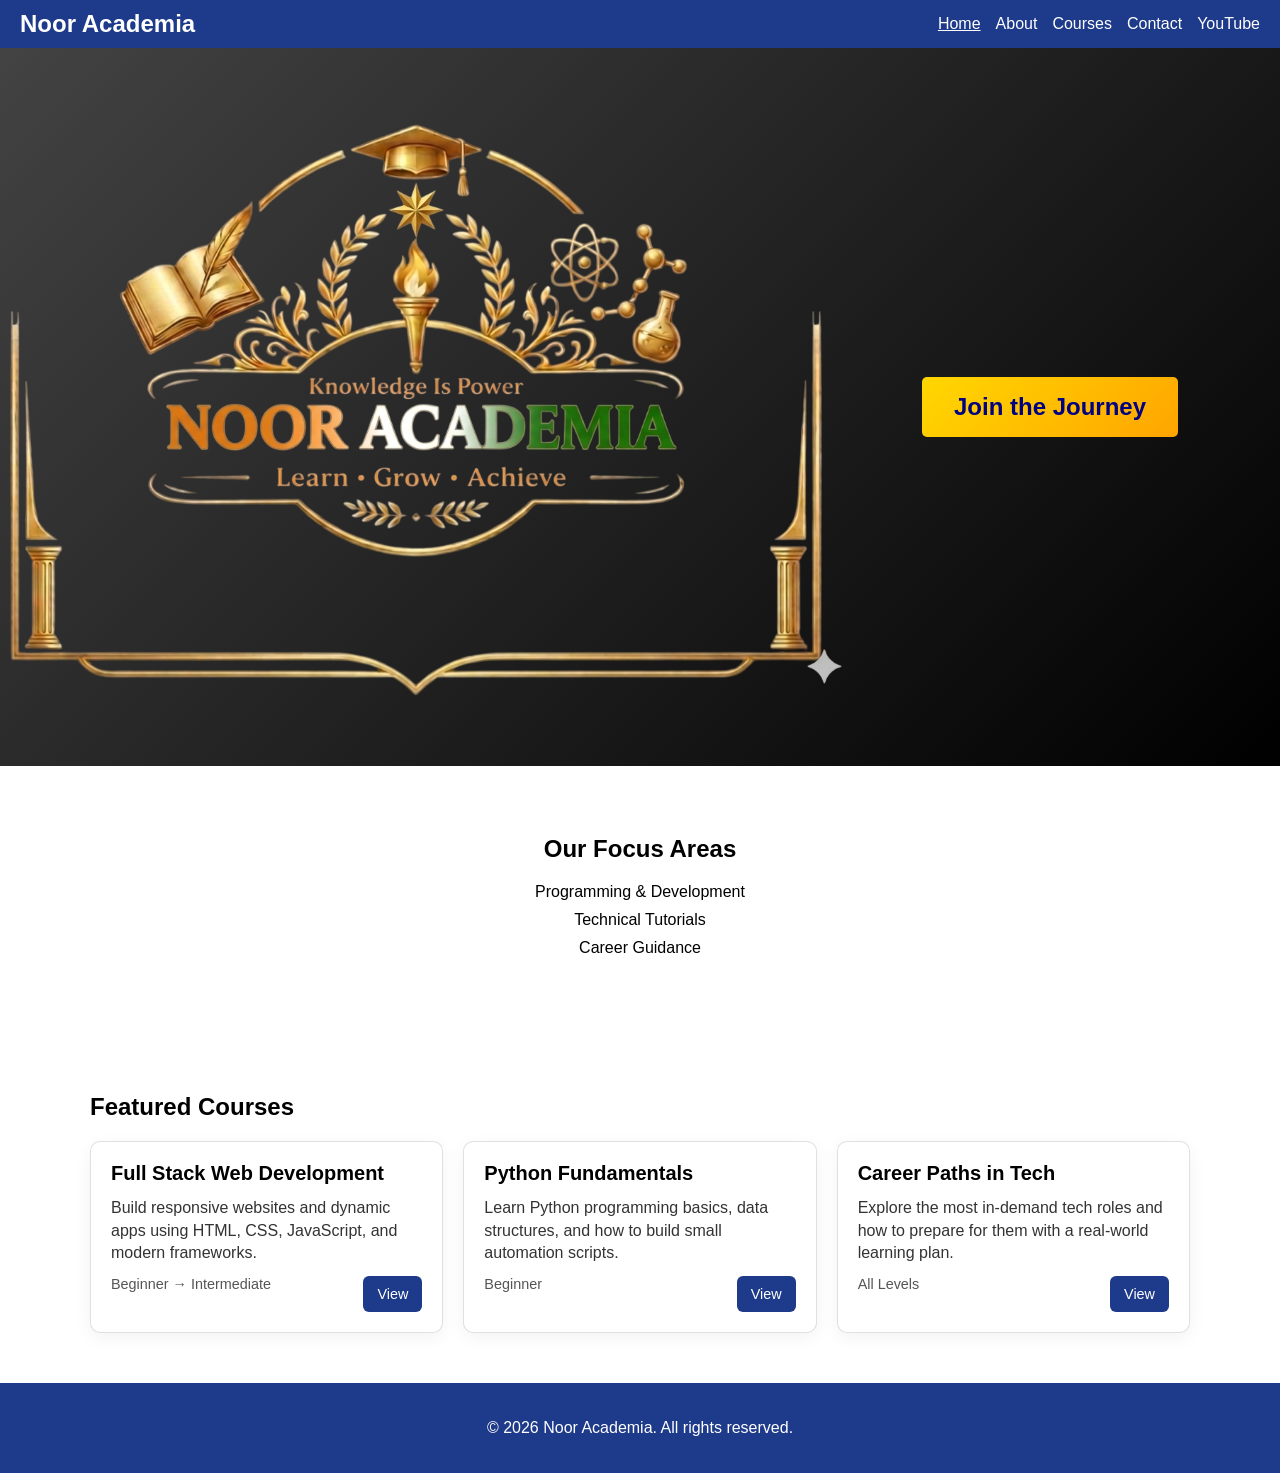
==== index.html @ ef927948 "commit" ====
<!DOCTYPE html>
<html lang="en">
<head>
    <meta charset="UTF-8">
    <meta name="viewport" content="width=device-width, initial-scale=1.0">
    <title>Noor Academia</title>
    <link rel="stylesheet" href="assets/css/style.css">
    <link rel="apple-touch-icon" sizes="180x180" href="assets/favicon/apple-touch-icon.png">
    <link rel="icon" type="image/png" sizes="32x32" href="assets/favicon/favicon-32x32.png">
    <link rel="icon" type="image/png" sizes="16x16" href="assets/favicon/favicon-16x16.png">
    <link rel="icon" type="image/png" sizes="96x96" href="assets/favicon/favicon-96x96.png">
    <link rel="manifest" href="assets/favicon/site.webmanifest">
    <meta name="referrer" content="strict-origin-when-cross-origin">
    <meta http-equiv="Content-Security-Policy" content="default-src 'self'; script-src 'self' 'unsafe-inline' https://cdn.jsdelivr.net; style-src 'self' 'unsafe-inline'; img-src 'self'; connect-src 'self' https://api.emailjs.com; frame-src 'self' https://www.youtube.com; object-src 'none'; base-uri 'self'; form-action 'self';">
</head>
<body class="home">
    <header>
        <a href="index.html" class="logo" style="font-size: 1.5rem; font-weight: bold; color: white; text-decoration: none;">Noor Academia</a>
        <button class="menu-toggle" aria-label="Toggle navigation">
            <span></span>
            <span></span>
            <span></span>
        </button>
        <nav>
            <ul>
                <li><a href="index.html">Home</a></li>
                <li><a href="about.html">About</a></li>
                <li><a href="courses.html">Courses</a></li>
                <li><a href="contact.html">Contact</a></li>
                <li><a href="youtube.html">YouTube</a></li>
            </ul>
        </nav>
    </header>

    <main>
        <section class="hero">
            <div class="hero-column">
                <img src="assets/images/logo.png" alt="Noor Academia Logo" class="hero-logo">
            </div>
            <div class="hero-column hero-content">
                <a href="youtube.html" class="btn">Join the Journey</a>
            </div>
        </section>

        <section class="features">
            <h2>Our Focus Areas</h2>
            <ul>
                <li>Programming & Development</li>
                <li>Technical Tutorials</li>
                <li>Career Guidance</li>
            </ul>
        </section>

        <section class="courses" aria-label="Featured courses">
            <h2>Featured Courses</h2>
            <div class="courses-grid" id="courseGrid"></div>
        </section>
    </main>

    <footer>
        <p>© <span id="year">2026</span> Noor Academia. All rights reserved.</p>
    </footer>

    <script src="assets/js/main.js"></script>
</body>
</html>
---- assets/css/style.css ----
body {
    font-family: Arial, sans-serif;
    margin: 0;
    padding: 0;
    transition: background-color 220ms ease;
}

body:hover {
    background-color: #f8fbff;
}

header {
    background-color: #1E3A8A;
    color: white;
    padding: 10px 20px;
    display: flex;
    justify-content: space-between;
    align-items: center;
    position: relative;
}

header .logo {
    max-height: 52px;
    width: auto;
    display: block;
}

@media (max-width: 720px) {
    header .logo {
        max-height: 42px;
    }
}

nav ul {
    list-style: none;
    display: flex;
    gap: 15px;
    margin: 0;
    padding: 0;
}

nav ul li a {
    color: white;
    text-decoration: none;
    transition: color 160ms ease, transform 160ms ease;
}

nav ul li a:hover,
nav ul li a:focus {
    color: #e2e8f0;
    transform: translateY(-1px);
}

nav ul li a.active {
    text-decoration: underline;
}

.hero {
    display: flex;
    flex-direction: row;
    align-items: center;
    justify-content: center;
    gap: 28px;
    min-height: 60vh;
    padding: 60px 20px;
    background: linear-gradient(135deg, #434343, #000000);
}

.hero-column {
    flex: 1 1 0;
    display: flex;
    flex-direction: column;
    align-items: center;
    justify-content: center;
    min-width: 0;
}

.hero-content {
    text-align: left;
    max-width: 420px;
}

.hero-content p {
    font-size: 2rem;
    font-weight: bold;
    background: linear-gradient(to right, #FF9933, #FFFFFF, #138808);
    -webkit-background-clip: text;
    background-clip: text;
    color: transparent;
    margin-bottom: 20px;
    white-space: nowrap;
}

.hero-logo {
    max-height: 1000px;
    width: 70vw;
    max-width: 1000px;
}

@media (max-width: 720px) {
    .hero-logo {
        max-height: 360px;
        width: 100vw;
        max-width: 400px;
    }

    .hero {
        padding: 40px 16px;
        justify-content: center;
    }

    .hero-column {
        flex: 1 1 100%;
        min-width: 0;
    }
}

.hero h1 {
    font-size: 48px;
    margin-bottom: 20px;
}

.hero .btn {
    background: linear-gradient(135deg, #FFD700, #FFA500);
    color: #000080;
    font-size: 1.5rem;
    font-weight: bold;
    padding: 1rem 2rem;
    text-decoration: none;
    border-radius: 5px;
    transition: transform 160ms ease, box-shadow 160ms ease;
    animation: pulse-glow 2s infinite alternate;
}

.hero .btn:hover,
.hero .btn:focus {
    background: linear-gradient(135deg, #FFC107, #FF8C00);
    transform: translateY(-1px);
    animation: none; /* Pause the pulse on hover for a brighter static glow */
    box-shadow: 0 0 20px rgba(255, 255, 255, 0.6), 0 0 30px rgba(255, 215, 0, 0.4);
}

@keyframes pulse-glow {
    from {
        box-shadow: 0 0 8px rgba(255, 255, 255, 0.4), 0 0 12px rgba(255, 215, 0, 0.3);
    }
    to {
        box-shadow: 0 0 16px rgba(255, 255, 255, 0.6), 0 0 24px rgba(255, 215, 0, 0.4);
    }
}

.features {
    padding: 50px 20px;
    text-align: center;
}

.features ul {
    list-style: none;
    padding: 0;
}

.features ul li {
    margin: 10px 0;
}

.content {
    padding: 50px 20px;
}

.courses {
    padding: 50px 20px;
    max-width: 1100px;
    margin: 0 auto;
}

.courses-grid {
    display: grid;
    grid-template-columns: repeat(auto-fit, minmax(240px, 1fr));
    gap: 20px;
    margin-top: 20px;
}

.course-card {
    border: 1px solid rgba(0, 0, 0, 0.12);
    border-radius: 10px;
    padding: 20px;
    background: white;
    box-shadow: 0 5px 18px rgba(0, 0, 0, 0.05);
    display: flex;
    flex-direction: column;
    gap: 12px;
    transition: box-shadow 150ms ease, transform 150ms ease;
}

.course-card:hover {
    transform: translateY(-4px);
    box-shadow: 0 16px 28px rgba(0, 0, 0, 0.12);
}

.course-card h3 {
    margin: 0;
    font-size: 1.25rem;
}

.course-card p {
    margin: 0;
    color: #333;
    line-height: 1.4;
}

.course-card .meta {
    display: flex;
    justify-content: space-between;
    font-size: 0.9rem;
    color: #555;
}

.course-card a {
    margin-top: auto;
    align-self: flex-start;
    background-color: #1E3A8A;
    color: white;
    padding: 10px 14px;
    border-radius: 6px;
    text-decoration: none;
}

.course-card a:hover {
    background-color: #16357f;
}

.video-container {
    max-width: 900px;
    margin: 0 auto;
    aspect-ratio: 16 / 9;
    background: #000;
    overflow: hidden;
    border-radius: 12px;
}

.video-container iframe {
    width: 100%;
    height: 100%;
}

.caption {
    max-width: 900px;
    margin: 14px auto 0;
    font-size: 0.95rem;
    color: #555;
    text-align: center;
}

footer {
    background-color: #1E3A8A;
    color: white;
    text-align: center;
    padding: 20px;
}

@media (max-width: 720px) {
    header {
        flex-wrap: wrap;
        padding: 12px;
    }

    nav ul {
        flex-wrap: wrap;
        justify-content: center;
        gap: 10px;
        padding: 10px 0;
    }

    nav ul li {
        width: auto;
        text-align: center;
    }

    nav ul li a {
        display: inline-block;
        padding: 10px 12px;
    }

    .hero {
        padding: 70px 16px;
        flex-direction: column;
        gap: 1rem; /* Reduce gap for mobile */
    }

    .hero h1 {
        font-size: 36px;
    }

    .hero .btn {
        font-size: 1.2rem;
        padding: 0.8rem 1.6rem;
    }

    .features,
    .courses,
    .content {
        padding: 30px 16px;
    }

    .course-card .meta {
        flex-direction: column;
        gap: 8px;
    }

    .caption {
        padding: 0 16px;
    }
}

/* Mobile Navigation Styles */
.menu-toggle {
    display: none;
    flex-direction: column;
    gap: 5px;
    background: transparent;
    border: none;
    cursor: pointer;
    padding: 5px;
    z-index: 1001;
}

.menu-toggle span {
    width: 25px;
    height: 3px;
    background-color: white;
    border-radius: 2px;
    transition: all 0.3s ease;
}

@media (max-width: 768px) {
    .menu-toggle {
        display: flex;
    }

    nav {
        display: none;
        position: absolute;
        top: 100%;
        left: 0;
        width: 100%;
        background-color: #1E3A8A;
        padding: 20px 0;
        z-index: 1000;
        box-shadow: 0 4px 6px rgba(0,0,0,0.1);
    }

    nav.active {
        display: block;
    }

    nav ul {
        flex-direction: column;
        align-items: center;
        gap: 20px;
    }
}
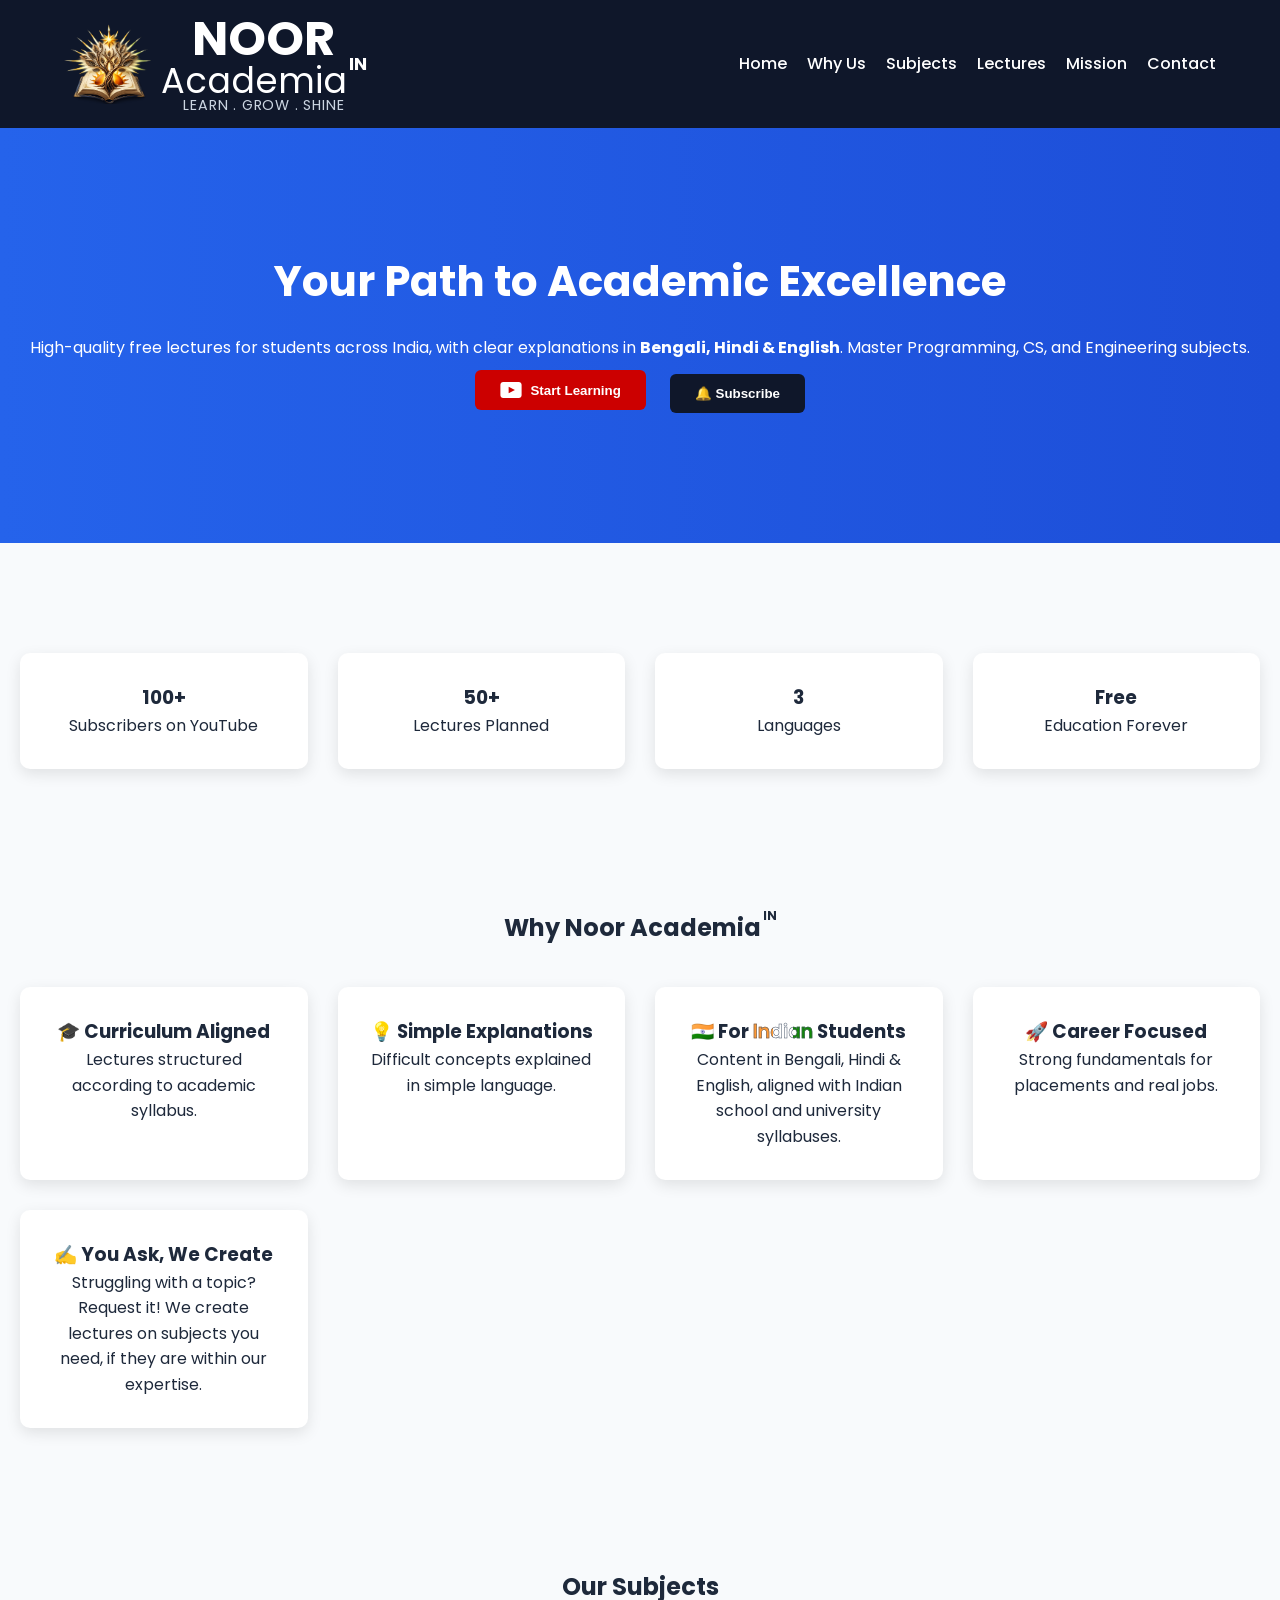
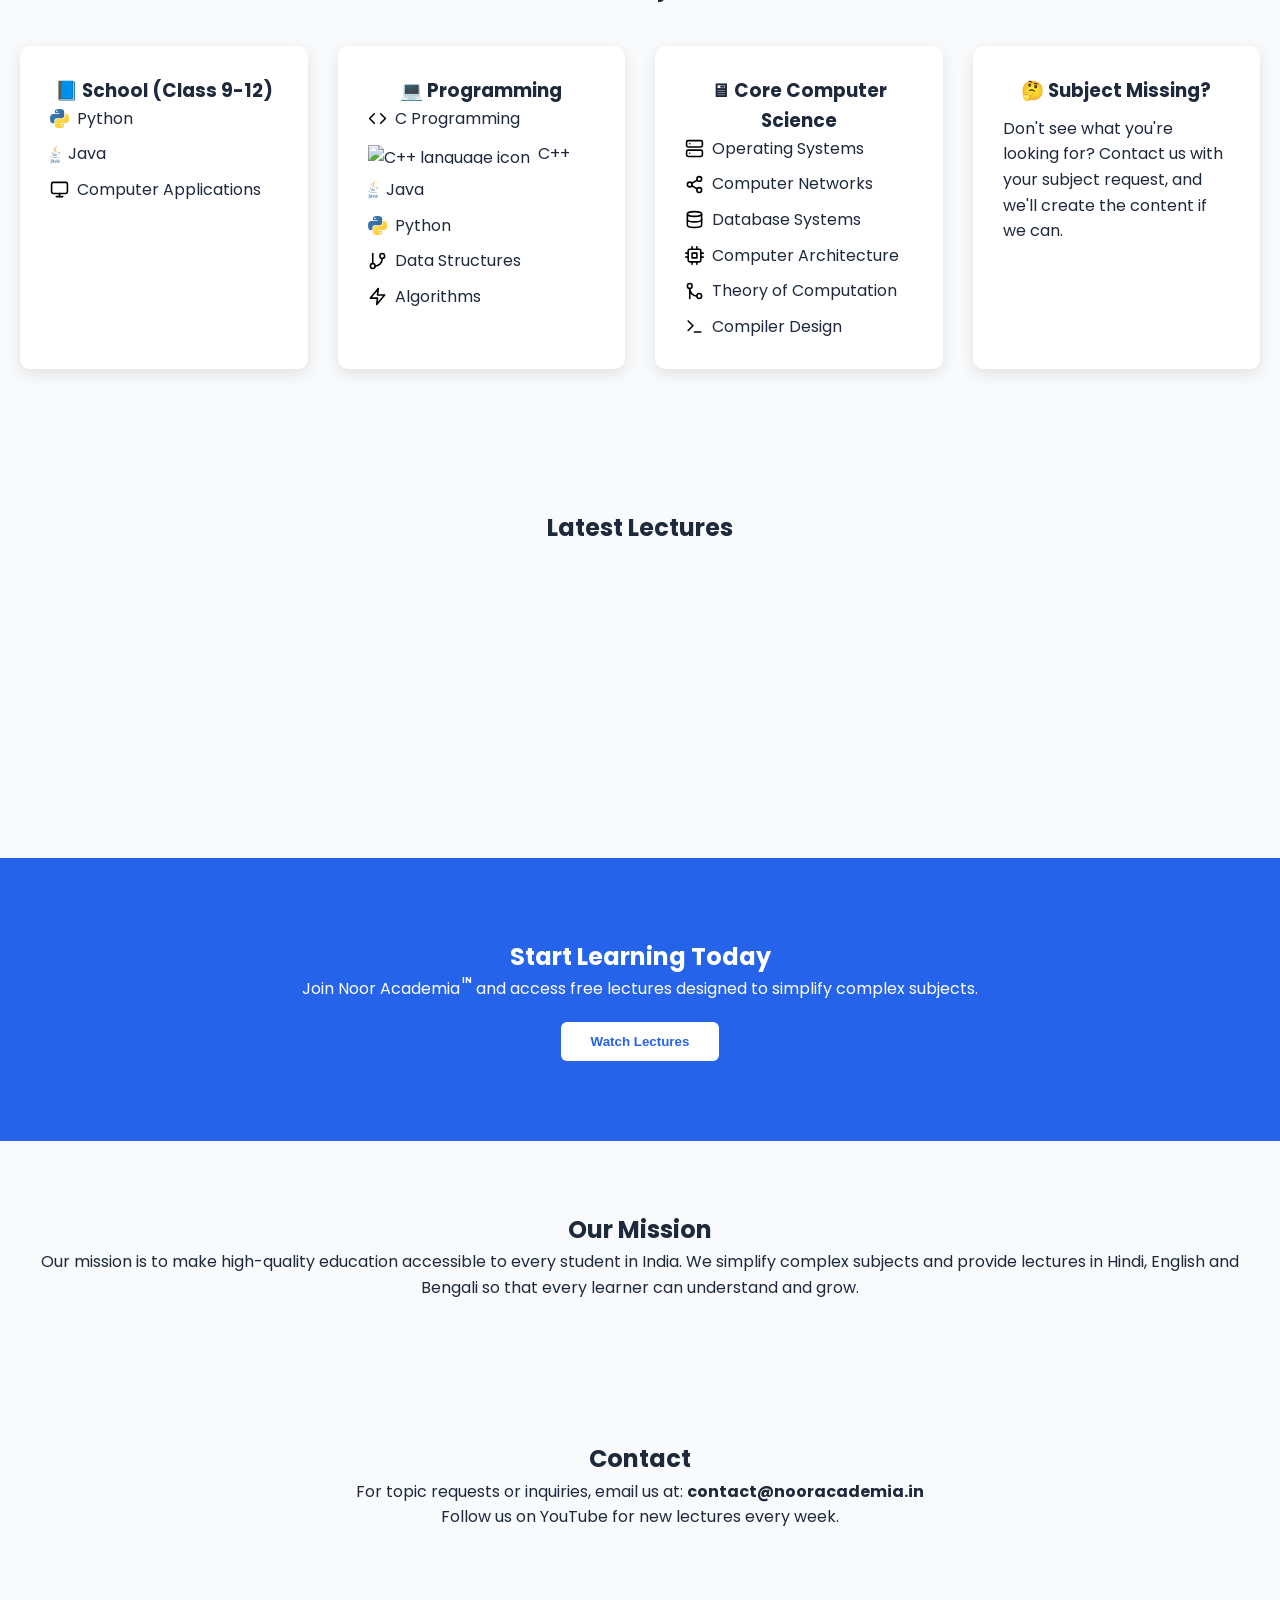
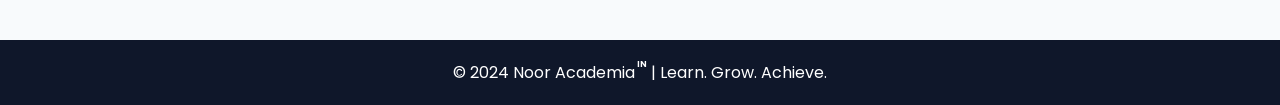
==== commit 1d19894e: "chnage of Website" ====
--- a/index.html
+++ b/index.html
@@ -1,66 +1,280 @@
 <!DOCTYPE html>
+
 <html lang="en">
+
 <head>
-    <meta charset="UTF-8">
-    <meta name="viewport" content="width=device-width, initial-scale=1.0">
-    <title>Noor Academia</title>
-    <link rel="stylesheet" href="assets/css/style.css">
-    <link rel="apple-touch-icon" sizes="180x180" href="assets/favicon/apple-touch-icon.png">
-    <link rel="icon" type="image/png" sizes="32x32" href="assets/favicon/favicon-32x32.png">
-    <link rel="icon" type="image/png" sizes="16x16" href="assets/favicon/favicon-16x16.png">
-    <link rel="icon" type="image/png" sizes="96x96" href="assets/favicon/favicon-96x96.png">
-    <link rel="manifest" href="assets/favicon/site.webmanifest">
-    <meta name="referrer" content="strict-origin-when-cross-origin">
-    <meta http-equiv="Content-Security-Policy" content="default-src 'self'; script-src 'self' 'unsafe-inline' https://cdn.jsdelivr.net; style-src 'self' 'unsafe-inline'; img-src 'self'; connect-src 'self' https://api.emailjs.com; frame-src 'self' https://www.youtube.com; object-src 'none'; base-uri 'self'; form-action 'self';">
+
+<meta charset="UTF-8">
+<meta name="viewport" content="width=device-width, initial-scale=1.0">
+
+<title>Noor Academia IN | Learn. Grow. Achieve.</title>
+
+<meta name="description" content="Free lectures for Indian students in Programming, Computer Science and Engineering. Learn in Hindi, English and Bengali.">
+
+<link rel="stylesheet" href="css/style.css">
+
+<link href="https://fonts.googleapis.com/css2?family=Poppins:wght@300;400;600;700&display=swap" rel="stylesheet">
+
 </head>
-<body class="home">
-    <header>
-        <a href="index.html" class="logo" style="font-size: 1.5rem; font-weight: bold; color: white; text-decoration: none;">Noor Academia</a>
-        <button class="menu-toggle" aria-label="Toggle navigation">
-            <span></span>
-            <span></span>
-            <span></span>
-        </button>
-        <nav>
-            <ul>
-                <li><a href="index.html">Home</a></li>
-                <li><a href="about.html">About</a></li>
-                <li><a href="courses.html">Courses</a></li>
-                <li><a href="contact.html">Contact</a></li>
-                <li><a href="youtube.html">YouTube</a></li>
-            </ul>
-        </nav>
-    </header>
-
-    <main>
-        <section class="hero">
-            <div class="hero-column">
-                <img src="assets/images/logo.png" alt="Noor Academia Logo" class="hero-logo">
-            </div>
-            <div class="hero-column hero-content">
-                <a href="youtube.html" class="btn">Join the Journey</a>
-            </div>
-        </section>
-
-        <section class="features">
-            <h2>Our Focus Areas</h2>
-            <ul>
-                <li>Programming & Development</li>
-                <li>Technical Tutorials</li>
-                <li>Career Guidance</li>
-            </ul>
-        </section>
-
-        <section class="courses" aria-label="Featured courses">
-            <h2>Featured Courses</h2>
-            <div class="courses-grid" id="courseGrid"></div>
-        </section>
-    </main>
-
-    <footer>
-        <p>© <span id="year">2026</span> Noor Academia. All rights reserved.</p>
-    </footer>
-
-    <script src="assets/js/main.js"></script>
+
+<body>
+
+<!-- HEADER -->
+
+<header>
+
+<div class="container">
+
+<h1 class="logo">
+    <img src="assets/logo/logo.png" alt="Noor Academia Logo" class="header-logo">
+    <span class="logo-text-wrapper">
+        <span class="logo-main">NOOR</span>
+        <span class="logo-sub">Academia<sup>IN</sup></span>
+        <span class="header-tagline">Learn . Grow . Shine</span>
+    </span>
+</h1>
+
+<nav>
+<ul>
+<li><a href="#">Home</a></li>
+<li><a href="#features">Why Us</a></li>
+<li><a href="#courses">Subjects</a></li>
+<li><a href="#videos">Lectures</a></li>
+<li><a href="#about">Mission</a></li>
+<li><a href="#contact">Contact</a></li>
+</ul>
+</nav>
+
+</div>
+
+</header>
+
+<!-- HERO -->
+
+<section class="hero">
+
+<div class="hero-content">
+
+<h2>Your Path to Academic Excellence</h2>
+
+<p>
+High-quality free lectures for students across India,
+with clear explanations in <strong>Bengali, Hindi & English</strong>.
+Master Programming, CS, and Engineering subjects.
+</p>
+
+<div class="hero-buttons">
+
+<button class="primary-btn" onclick="goToYouTube()">
+    <img src="assets/logo/icon/youtube-white.svg" alt="YouTube Logo" class="button-logo">
+    Start Learning
+</button>
+
+<button class="secondary-btn" onclick="subscribeChannel()">🔔 Subscribe</button>
+
+</div>
+
+</div>
+
+</section>
+
+<!-- STATS -->
+
+<section class="stats">
+
+<div class="stats-grid">
+
+<div class="stat">
+<h3 id="subscriber-count">100+</h3>
+<p>Subscribers on YouTube</p>
+</div>
+
+<div class="stat">
+<h3>50+</h3>
+<p>Lectures Planned</p>
+</div>
+
+<div class="stat">
+<h3>3</h3>
+<p>Languages</p>
+</div>
+
+<div class="stat">
+<h3>Free</h3>
+<p>Education Forever</p>
+</div>
+
+</div>
+
+</section>
+
+<!-- FEATURES -->
+
+<section id="features">
+
+<h2>Why Noor Academia<sup>IN</sup></h2>
+
+<div class="feature-grid">
+
+<div class="feature">
+<h3>🎓 Curriculum Aligned</h3>
+<p>Lectures structured according to academic syllabus.</p>
+</div>
+
+<div class="feature">
+<h3>💡 Simple Explanations</h3>
+<p>Difficult concepts explained in simple language.</p>
+</div>
+
+<div class="feature">
+<h3>🇮🇳 For <span class="tricolor-indian">Indian</span> Students</h3>
+<p>Content in Bengali, Hindi & English, aligned with Indian school and university syllabuses.</p>
+</div>
+
+<div class="feature">
+<h3>🚀 Career Focused</h3>
+<p>Strong fundamentals for placements and real jobs.</p>
+</div>
+
+<div class="feature">
+<h3>✍️ You Ask, We Create</h3>
+<p>Struggling with a topic? Request it! We create lectures on subjects you need, if they are within our expertise.</p>
+</div>
+
+</div>
+
+</section>
+
+<!-- COURSES -->
+
+<section id="courses">
+
+<h2>Our Subjects</h2>
+
+<div class="course-grid">
+
+<div class="course">
+
+<h3>📘 School (Class 9-12)</h3>
+
+<ul>
+<li><img src="assets/logo/icon/python.svg" alt="Python logo" class="subject-logo">Python</li>
+<li><img src="assets/logo/icon/java.svg" alt="Java logo" class="subject-logo">Java</li>
+<li><img src="assets/logo/icon/computer-applications.svg" alt="Computer icon" class="subject-logo">Computer Applications</li>
+</ul>
+
+</div>
+
+<div class="course">
+
+<h3>💻 Programming</h3>
+
+<ul>
+<li><img src="assets/logo/icon/c.svg" alt="C language icon" class="subject-logo">C Programming</li>
+<li><img src="assets/logo/icon/cpp.svg" alt="C++ language icon" class="subject-logo">C++</li>
+<li><img src="assets/logo/icon/java.svg" alt="Java logo" class="subject-logo">Java</li>
+<li><img src="assets/logo/icon/python.svg" alt="Python logo" class="subject-logo">Python</li>
+<li><img src="assets/logo/icon/data-structures.svg" alt="Data Structures icon" class="subject-logo">Data Structures</li>
+<li><img src="assets/logo/icon/algorithms.svg" alt="Algorithms icon" class="subject-logo">Algorithms</li>
+</ul>
+
+</div>
+
+<div class="course">
+
+<h3>🖥 Core Computer Science</h3>
+
+<ul>
+<li><img src="assets/logo/icon/os.svg" alt="Operating Systems icon" class="subject-logo">Operating Systems</li>
+<li><img src="assets/logo/icon/cn.svg" alt="Computer Networks icon" class="subject-logo">Computer Networks</li>
+<li><img src="assets/logo/icon/dbms.svg" alt="Database icon" class="subject-logo">Database Systems</li>
+<li><img src="assets/logo/icon/coa.svg" alt="Computer Architecture icon" class="subject-logo">Computer Architecture</li>
+<li><img src="assets/logo/icon/toc.svg" alt="Theory of Computation icon" class="subject-logo">Theory of Computation</li>
+<li><img src="assets/logo/icon/compiler.svg" alt="Compiler Design icon" class="subject-logo">Compiler Design</li>
+</ul>
+
+</div>
+
+<div class="course">
+
+<h3>🤔 Subject Missing?</h3>
+
+<p class="request-text">Don't see what you're looking for? Contact us with your subject request, and we'll create the content if we can.</p>
+
+</div>
+
+</div>
+
+</section>
+
+<!-- YOUTUBE VIDEOS -->
+
+<section id="videos">
+
+<h2>Latest Lectures</h2>
+
+<div class="video-grid">
+
+<iframe src="https://www.youtube.com/embed/YOUR_VIDEO_ID_1" title="Latest Lecture 1" frameborder="0" allow="accelerometer; autoplay; clipboard-write; encrypted-media; gyroscope; picture-in-picture; web-share" allowfullscreen></iframe>
+
+<iframe src="https://www.youtube.com/embed/YOUR_VIDEO_ID_2" title="Latest Lecture 2" frameborder="0" allow="accelerometer; autoplay; clipboard-write; encrypted-media; gyroscope; picture-in-picture; web-share" allowfullscreen></iframe>
+
+<iframe src="https://www.youtube.com/embed/YOUR_VIDEO_ID_3" title="Latest Lecture 3" frameborder="0" allow="accelerometer; autoplay; clipboard-write; encrypted-media; gyroscope; picture-in-picture; web-share" allowfullscreen></iframe>
+
+</div>
+
+</section>
+
+<!-- CTA -->
+
+<section class="cta">
+
+<h2>Start Learning Today</h2>
+
+<p>
+Join Noor Academia<sup>IN</sup> and access free lectures designed to simplify complex subjects.
+</p>
+
+<button onclick="goToYouTube()">Watch Lectures</button>
+
+</section>
+
+<!-- ABOUT -->
+
+<section id="about">
+
+<h2>Our Mission</h2>
+
+<p>
+Our mission is to make high-quality education accessible to every student in India.
+We simplify complex subjects and provide lectures in Hindi, English and Bengali
+so that every learner can understand and grow.
+</p>
+
+</section>
+
+<!-- CONTACT -->
+
+<section id="contact">
+
+<h2>Contact</h2>
+
+<p>For topic requests or inquiries, email us at: <strong>contact@nooracademia.in</strong></p>
+
+<p>Follow us on YouTube for new lectures every week.</p>
+
+</section>
+
+<!-- FOOTER -->
+
+<footer>
+
+<p>© 2024 Noor Academia<sup>IN</sup> | Learn. Grow. Achieve.</p>
+
+</footer>
+
+<script src="js/script.js"></script>
+
 </body>
+
 </html>
--- a/css/style.css
+++ b/css/style.css
@@ -0,0 +1,246 @@
+*{
+margin:0;
+padding:0;
+box-sizing:border-box;
+}
+
+body{
+font-family:'Poppins',sans-serif;
+background:#f8fafc;
+color:#1e293b;
+line-height:1.6;
+}
+
+header{
+background:#0f172a;
+color:white;
+padding:15px 0;
+position:sticky;
+top:0;
+}
+
+.container{
+width:90%;
+margin:auto;
+display:flex;
+justify-content:space-between;
+align-items:center;
+}
+
+nav ul{
+display:flex;
+list-style:none;
+}
+
+nav ul li{
+margin-left:20px;
+}
+
+nav ul li a{
+color:white;
+text-decoration:none;
+font-weight:500;
+}
+
+.hero{
+background:linear-gradient(to right,#2563eb,#1d4ed8);
+color:white;
+text-align:center;
+padding:120px 20px;
+}
+
+.hero h2{
+font-size:42px;
+margin-bottom:20px;
+}
+
+.hero-buttons button{
+margin:10px;
+padding:12px 25px;
+border:none;
+border-radius:6px;
+font-weight:600;
+cursor:pointer;
+transition: background-color 0.3s ease;
+display: inline-flex;
+align-items: center;
+justify-content: center;
+gap: 8px;
+}
+
+.primary-btn {
+background-color: #CC0000;
+color: white;
+}
+
+.primary-btn:hover {
+background-color: #A30000;
+}
+
+.secondary-btn{
+background:#0f172a;
+color:white;
+}
+
+.secondary-btn:hover {
+background-color: #1e293b;
+}
+
+.button-logo {
+    height: 1.2em;
+    width: auto;
+}
+
+section{
+padding:70px 20px;
+text-align:center;
+}
+
+.stats-grid{
+display:grid;
+grid-template-columns:repeat(auto-fit,minmax(200px,1fr));
+gap:30px;
+margin-top:40px;
+}
+
+.stat{
+background:white;
+padding:30px;
+border-radius:10px;
+box-shadow:0 5px 15px rgba(0,0,0,0.1);
+}
+
+.feature-grid{
+display:grid;
+grid-template-columns:repeat(auto-fit,minmax(250px,1fr));
+gap:30px;
+margin-top:40px;
+}
+
+.feature{
+background:white;
+padding:30px;
+border-radius:10px;
+box-shadow:0 5px 15px rgba(0,0,0,0.1);
+}
+
+.course-grid{
+display:grid;
+grid-template-columns:repeat(auto-fit,minmax(250px,1fr));
+gap:30px;
+margin-top:40px;
+}
+
+.course{
+background:white;
+padding:30px;
+border-radius:10px;
+box-shadow:0 5px 15px rgba(0,0,0,0.1);
+}
+
+.course ul {
+list-style: none;
+padding-left: 0;
+}
+
+.video-grid{
+display:grid;
+grid-template-columns:repeat(auto-fit,minmax(300px,1fr));
+gap:30px;
+margin-top:40px;
+}
+
+.video-grid iframe{
+width:100%;
+height:200px;
+border:none;
+}
+
+.cta{
+background:#2563eb;
+color:white;
+padding:80px 20px;
+}
+
+.cta button{
+margin-top:20px;
+padding:12px 30px;
+border:none;
+background:white;
+color:#2563eb;
+font-weight:600;
+border-radius:6px;
+cursor:pointer;
+}
+
+footer{
+background:#0f172a;
+color:white;
+text-align:center;
+padding:20px;
+margin-top:40px;
+}
+
+.subject-logo {
+    height: 1.2em;
+    width: auto;
+    margin-right: 0.5em;
+}
+.course ul li {
+    display: flex;
+    align-items: center;
+    margin-bottom: 10px;
+}
+.course ul li:last-child {
+    margin-bottom: 0;
+}
+.course .request-text {
+    text-align: left;
+    margin-top: 10px;
+}
+.logo {
+    display: flex;
+    align-items: center;
+    gap: 10px;
+}
+.header-logo {
+    height: 80px;
+    width: auto;
+}
+.logo-text-wrapper {
+    display: flex;
+    flex-direction: column;
+    align-items: center;
+    line-height: 1;
+}
+.logo-main {
+    font-size: 1.5em;
+    font-weight: 700;
+}
+.logo-sub {
+    font-size: 1.1em;
+    font-weight: 400;
+}
+.header-tagline {
+    font-size: 0.45em;
+    font-weight: 400;
+    letter-spacing: 0.8px;
+    color: #cbd5e1;
+    text-transform: uppercase;
+}
+.tricolor-indian {
+    font-weight: 600;
+    background: linear-gradient(90deg, #FF9933 33.3%, #FFFFFF 33.3%, #FFFFFF 66.6%, #138808 66.6%);
+    -webkit-background-clip: text;
+    background-clip: text;
+    color: transparent;
+    -webkit-text-stroke-width: 0.5px;
+    -webkit-text-stroke-color: #475569;
+}
+sup {
+    font-size: 0.5em;
+    font-weight: 700;
+    position: relative;
+    top: -0.6em;
+    margin-left: 2px;
+}
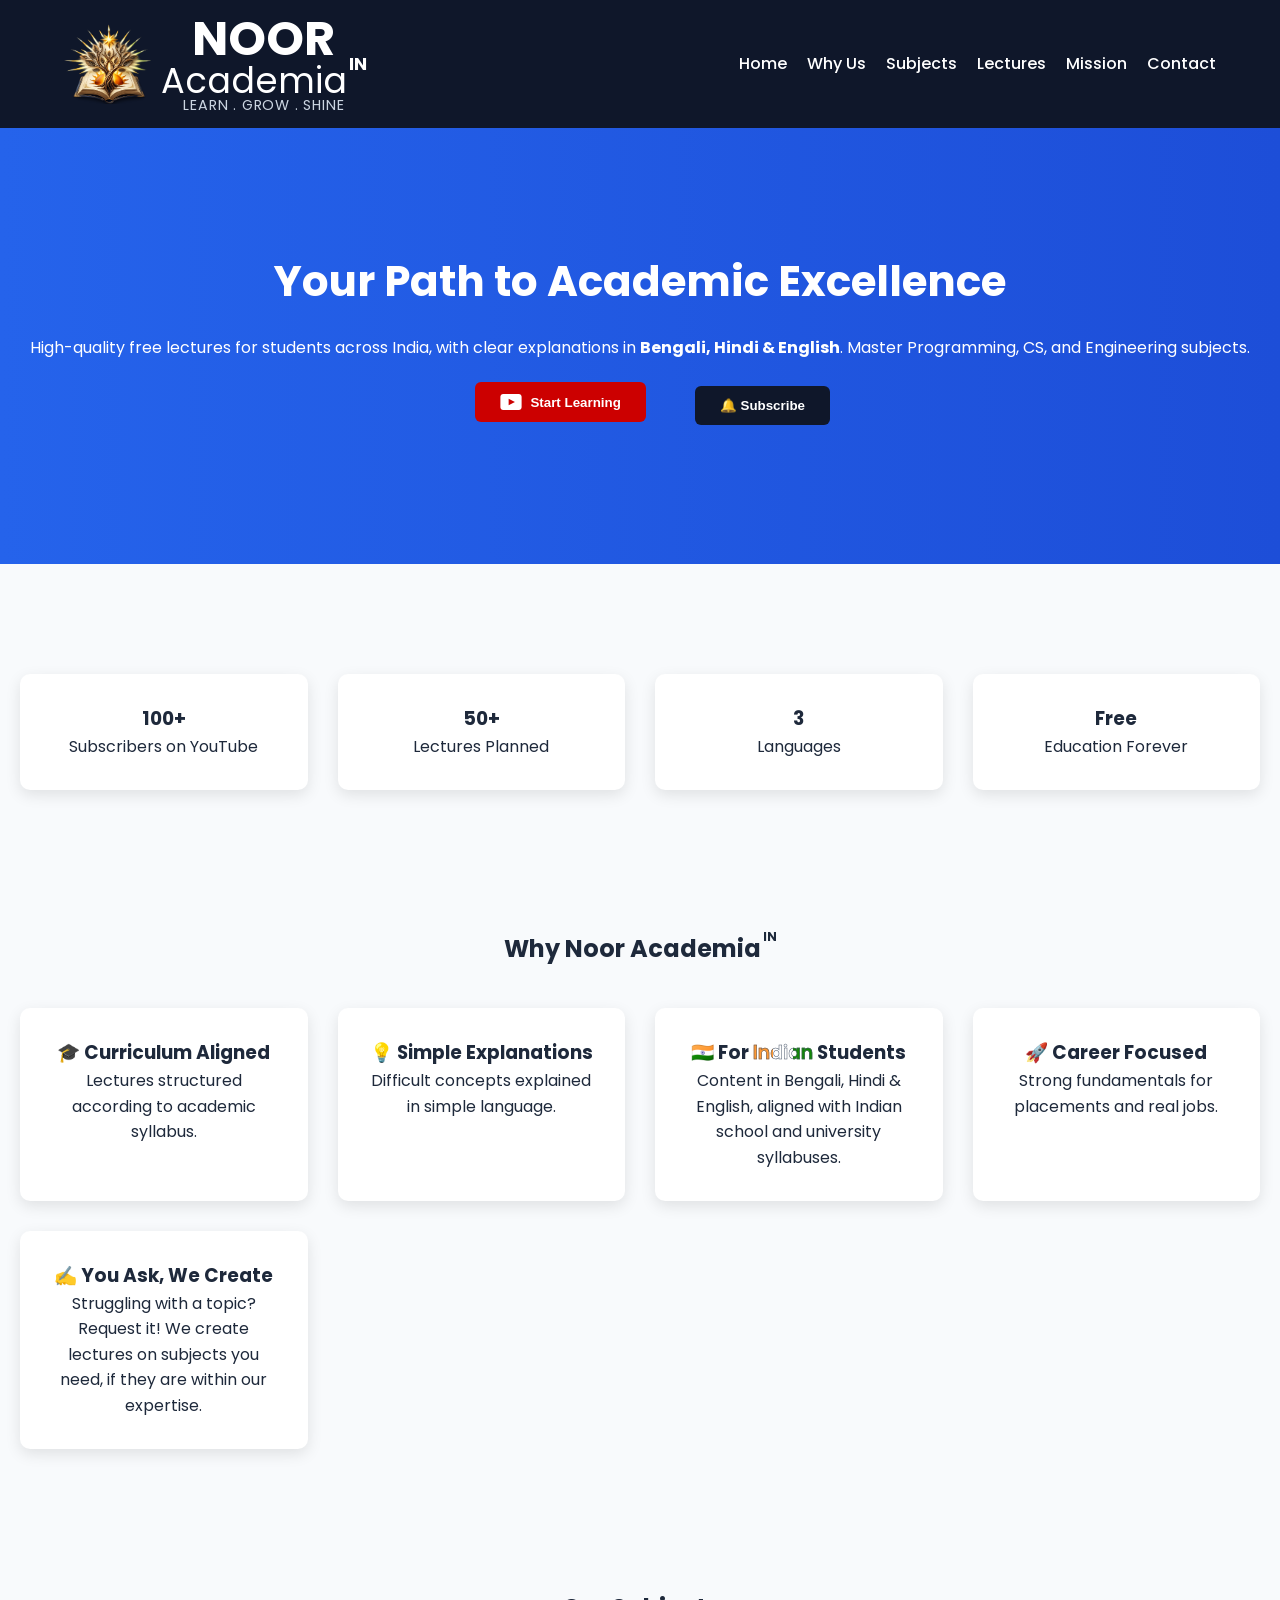
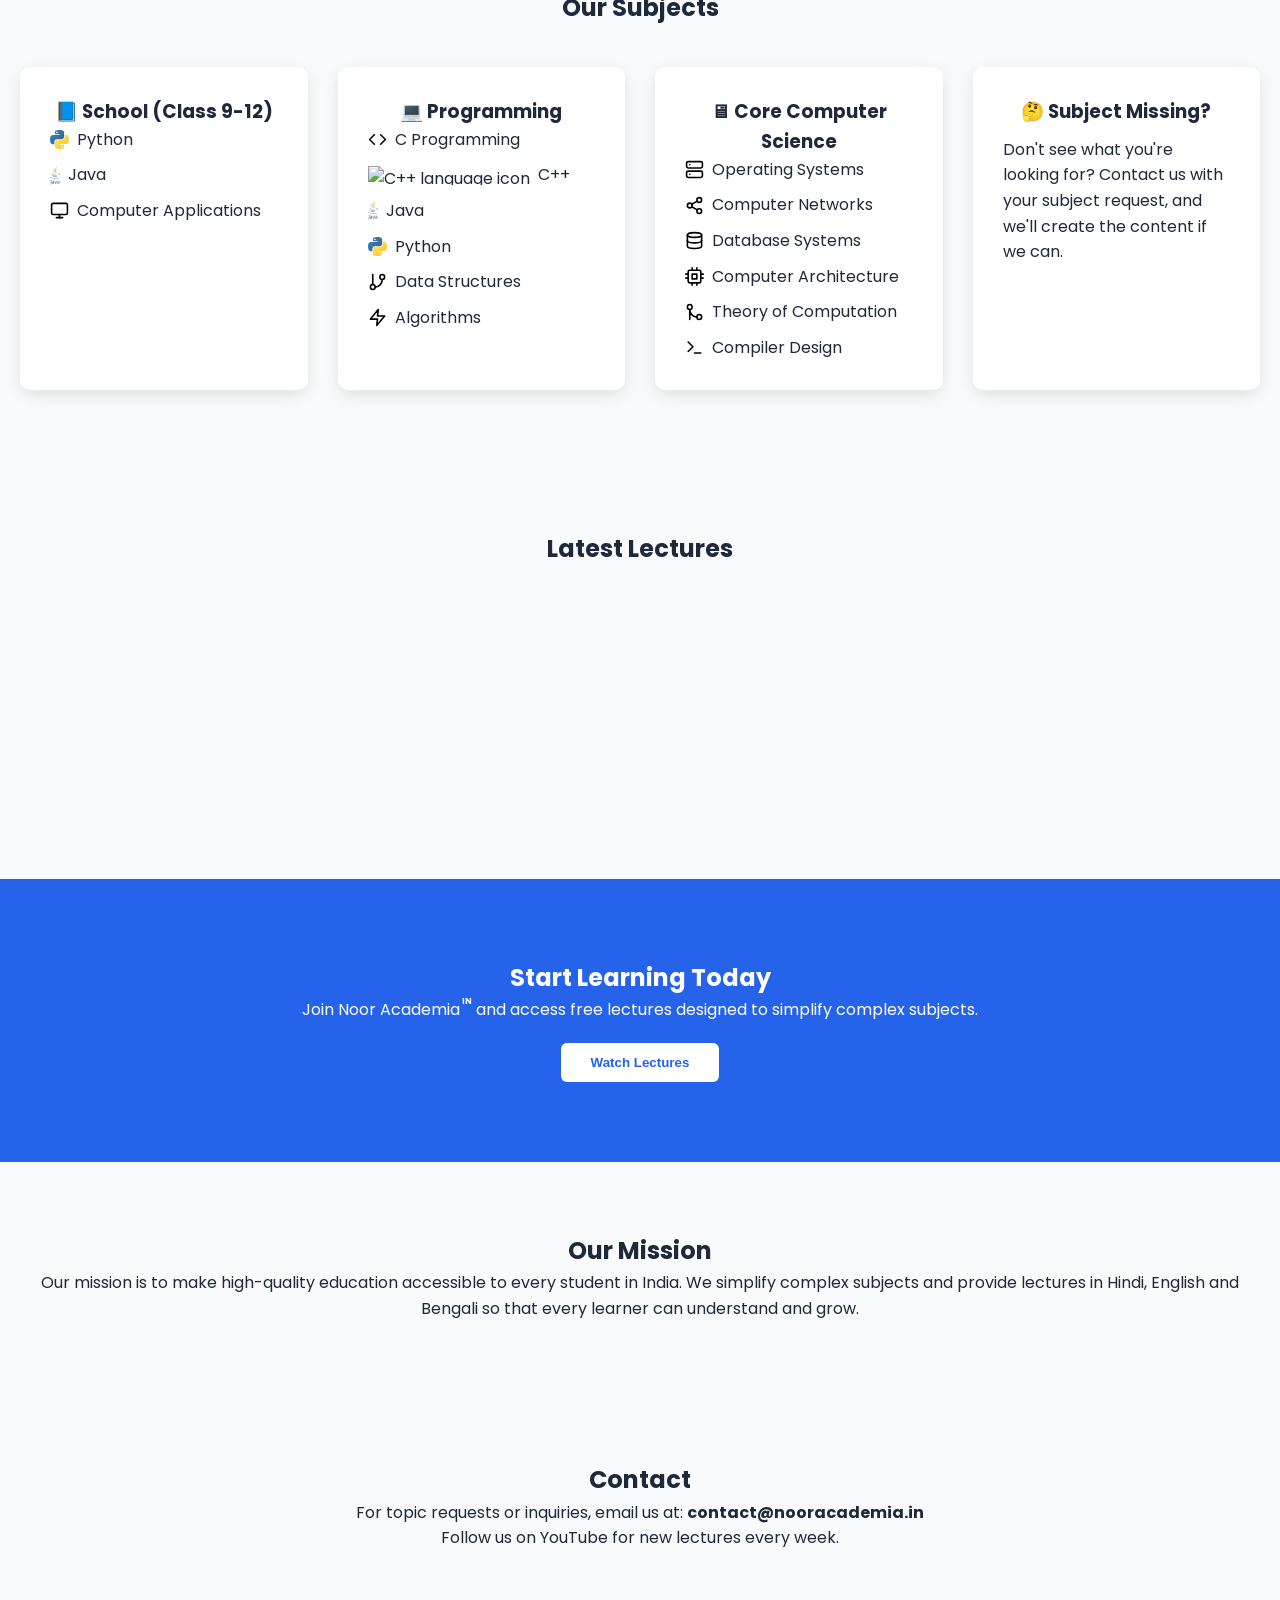
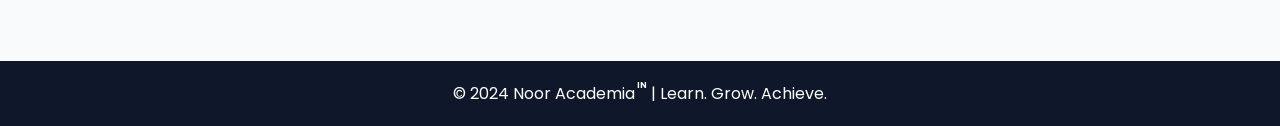
==== commit 0b330dd5: "changes" ====
--- a/index.html
+++ b/index.html
@@ -65,9 +65,16 @@
 
 <div class="hero-buttons">
 
-<button class="primary-btn" onclick="goToYouTube()">
-    <img src="assets/logo/icon/youtube-white.svg" alt="YouTube Logo" class="button-logo">
-    Start Learning
+<button class="flip-btn" onclick="goToYouTube()">
+    <span class="flip-inner">
+        <span class="flip-front">
+            <img src="assets/logo/icon/youtube-white.svg" alt="YouTube Logo" class="button-logo">
+            Start Learning
+        </span>
+        <span class="flip-back">
+            Learn Grow Shine
+        </span>
+    </span>
 </button>
 
 <button class="secondary-btn" onclick="subscribeChannel()">🔔 Subscribe</button>
--- a/css/style.css
+++ b/css/style.css
@@ -65,16 +65,8 @@
 display: inline-flex;
 align-items: center;
 justify-content: center;
-gap: 8px;
-}
-
-.primary-btn {
-background-color: #CC0000;
-color: white;
-}
-
-.primary-btn:hover {
-background-color: #A30000;
+position: relative;
+overflow: hidden;
 }
 
 .secondary-btn{
@@ -89,6 +81,57 @@
 .button-logo {
     height: 1.2em;
     width: auto;
+}
+
+/* --- 3D Flip Button Styles --- */
+.flip-btn {
+    /* Base styles from .hero-buttons button are inherited */
+    background-color: transparent; /* The button itself is a transparent container */
+    padding: 0; /* Padding is now on the faces */
+    perspective: 1000px; /* Enables the 3D space for the flip effect */
+    border: none;
+    /* Overrides for 3D effect */
+    overflow: visible; /* Prevents clipping the 3D rotation */
+    display: inline-block; /* To contain the relatively positioned inner element */
+}
+
+.flip-inner {
+    position: relative;
+    transition: transform 0.6s;
+    transform-style: preserve-3d;
+}
+
+.flip-btn:hover .flip-inner {
+    transform: rotateY(180deg);
+}
+
+.flip-front,
+.flip-back {
+    -webkit-backface-visibility: hidden; /* Prevents flickering in Safari */
+    backface-visibility: hidden;
+    display: flex;
+    align-items: center;
+    justify-content: center;
+    border-radius: 6px; /* Match the original button style */
+    color: white;
+    padding: 12px 25px; /* Use original padding to define size */
+}
+
+.flip-front {
+    background-color: #CC0000;
+    gap: 8px; /* Space for the icon */
+}
+
+.flip-back {
+    position: absolute;
+    top: 0;
+    left: 0;
+    width: 100%;
+    height: 100%;
+    background-color: #A30000; /* Use a slightly different color for the back */
+    transform: rotateY(180deg);
+    font-size: 0.9em;
+    letter-spacing: 1px;
 }
 
 section{
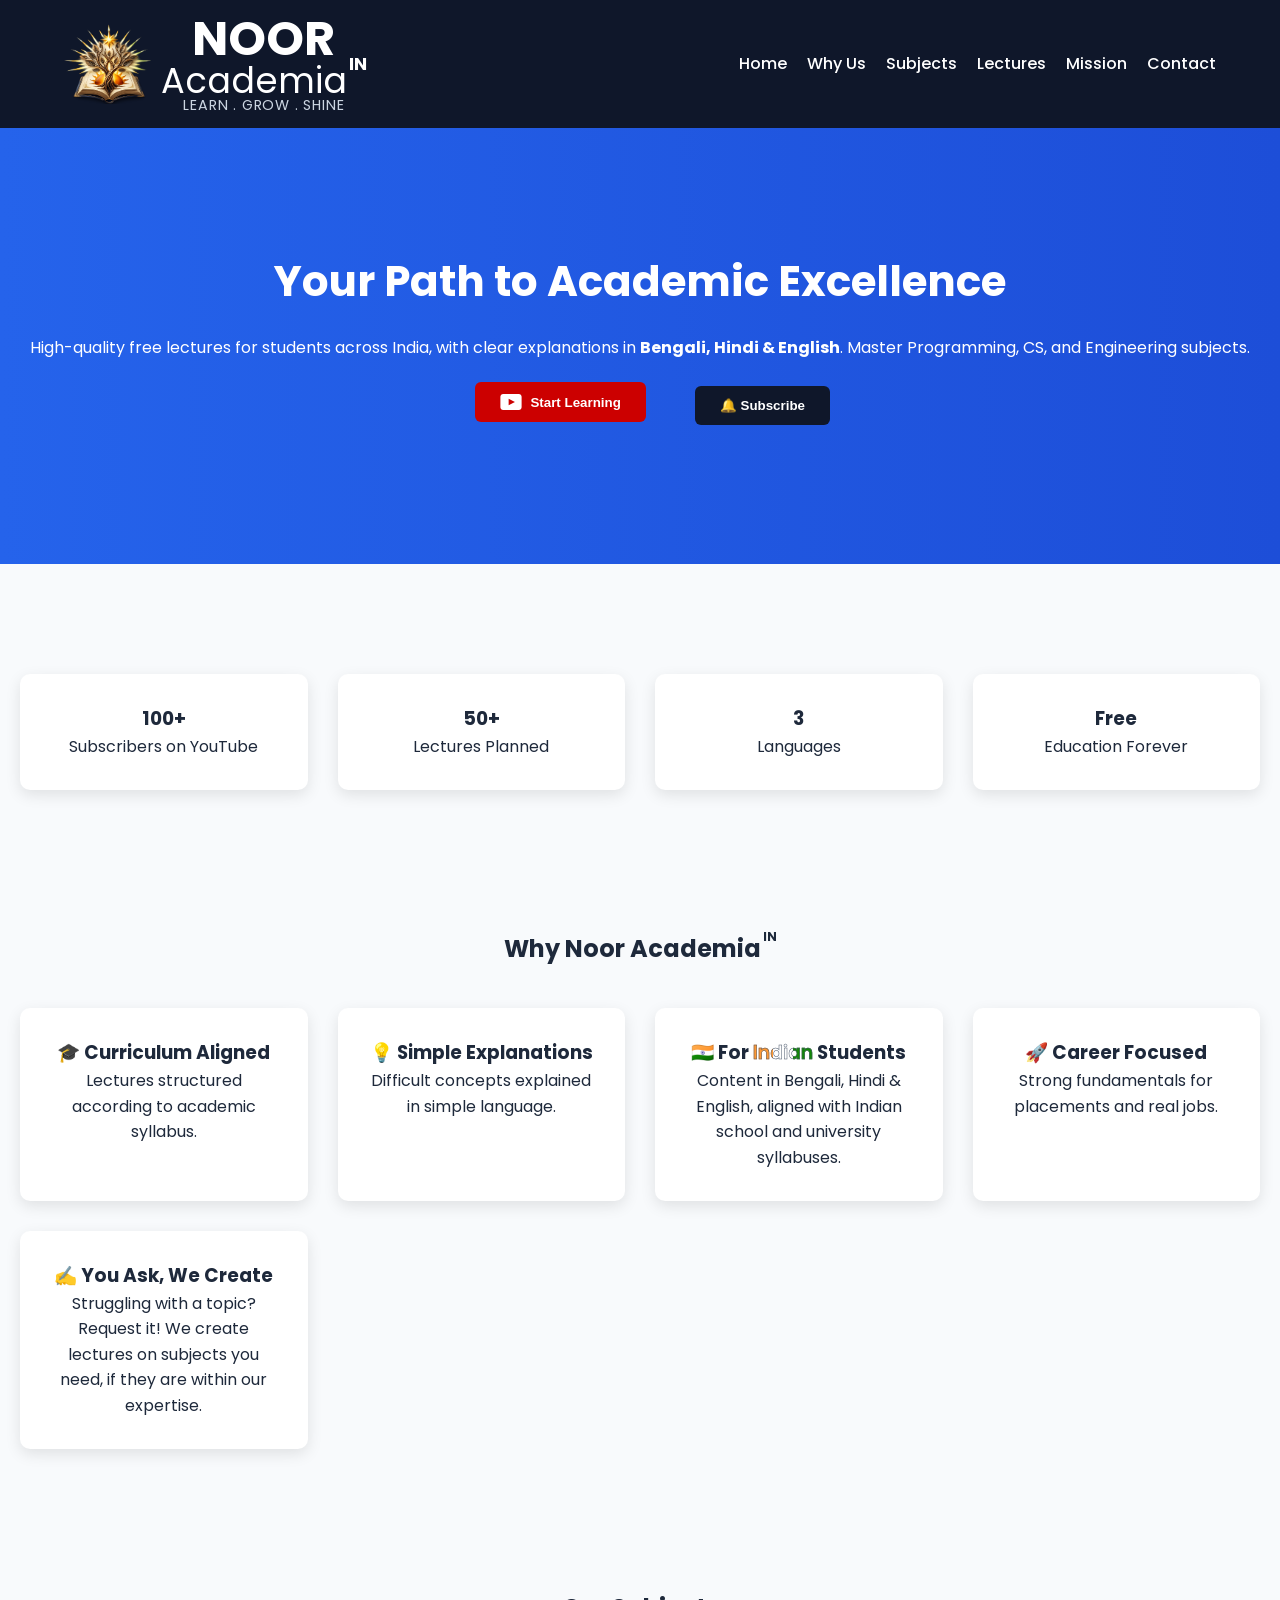
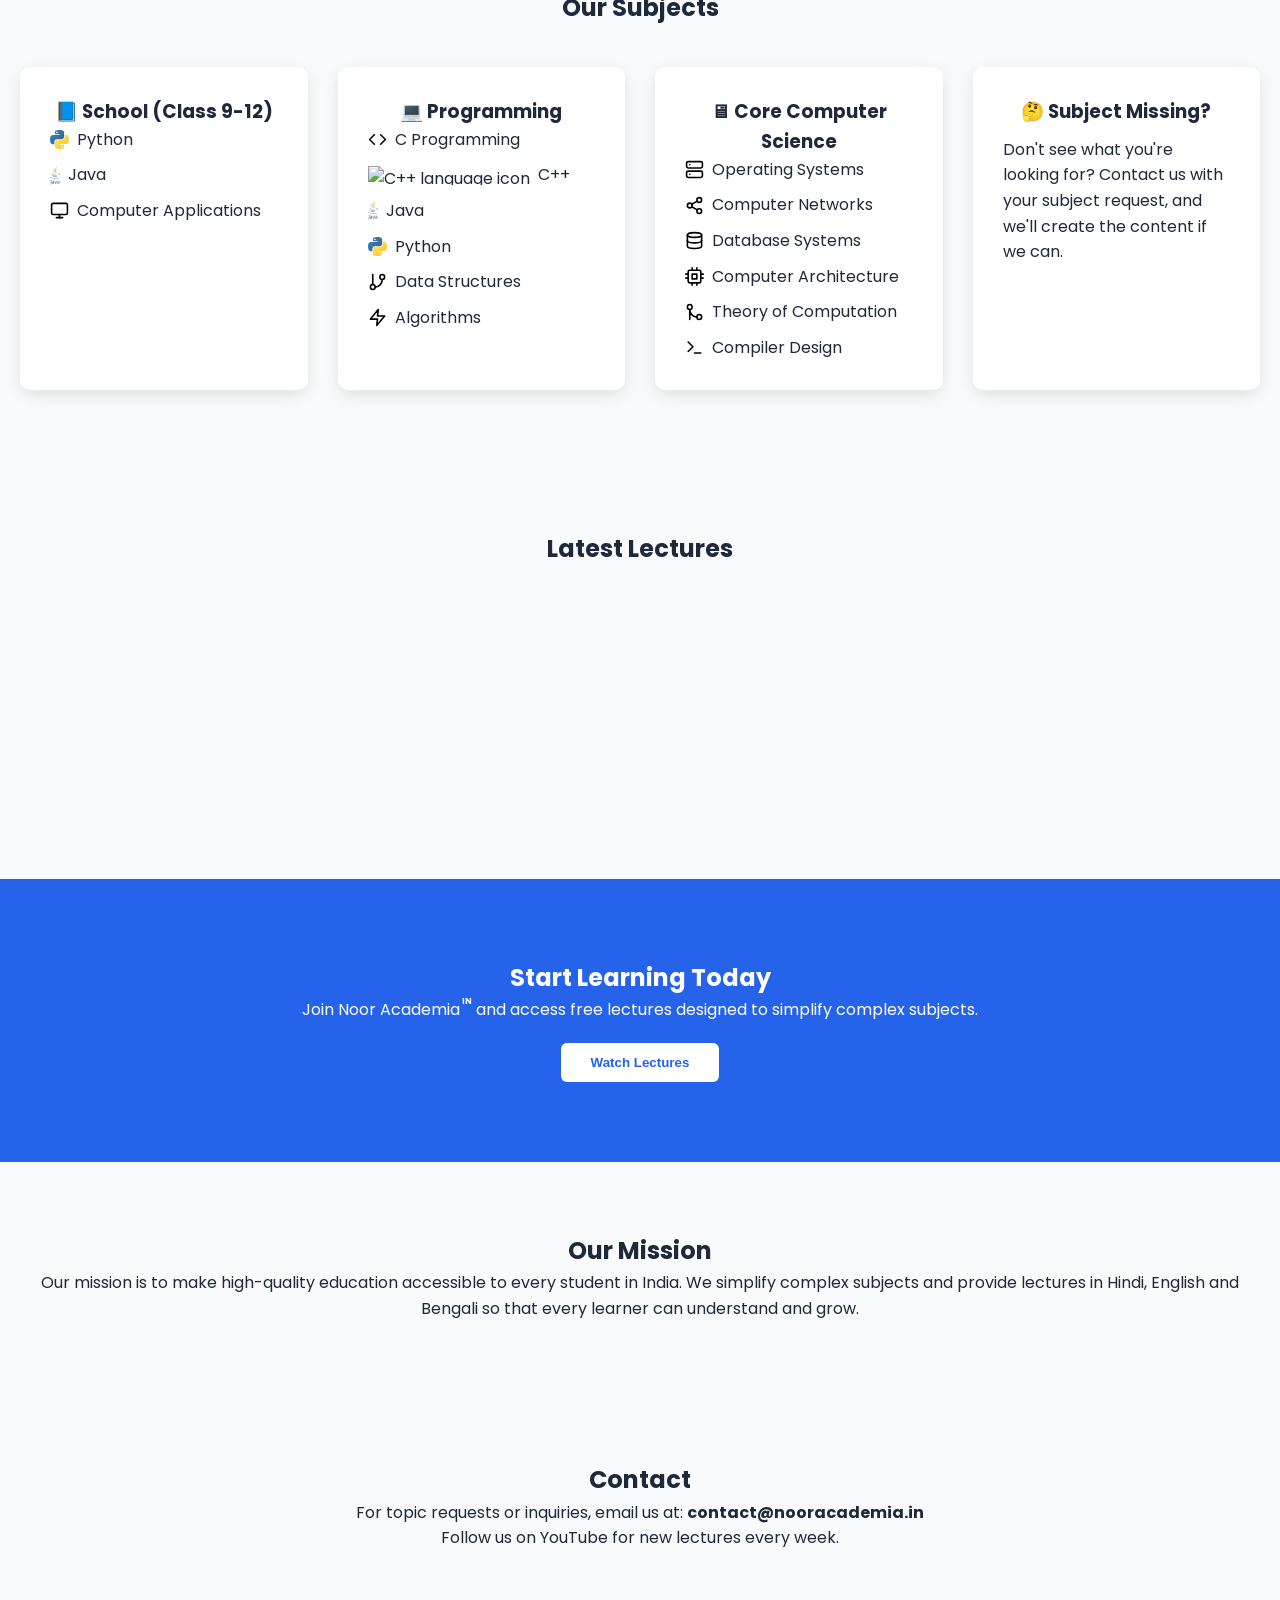
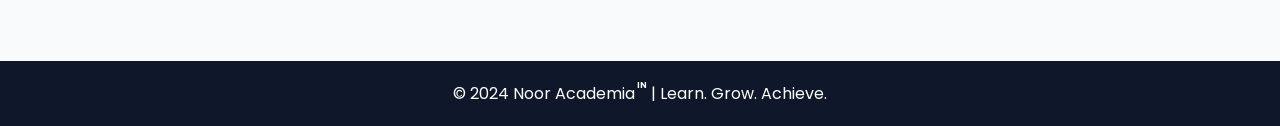
==== commit 43288804: "change" ====
--- a/index.html
+++ b/index.html
@@ -12,6 +12,12 @@
 <meta name="description" content="Free lectures for Indian students in Programming, Computer Science and Engineering. Learn in Hindi, English and Bengali.">
 
 <link rel="stylesheet" href="css/style.css">
+
+<!-- FAVICON -->
+<link rel="apple-touch-icon" sizes="180x180" href="assets/logo/favicon/apple-touch-icon.png">
+<link rel="icon" type="image/png" sizes="32x32" href="assets/logo/favicon/favicon-32x32.png">
+<link rel="icon" type="image/png" sizes="16x16" href="assets/logo/favicon/favicon-16x16.png">
+<link rel="manifest" href="assets/logo/favicon/site.webmanifest">
 
 <link href="https://fonts.googleapis.com/css2?family=Poppins:wght@300;400;600;700&display=swap" rel="stylesheet">
 
@@ -44,6 +50,12 @@
 <li><a href="#contact">Contact</a></li>
 </ul>
 </nav>
+
+<button id="menu-btn" class="menu-btn" aria-label="Open Menu" aria-expanded="false">
+    <span class="menu-icon-line"></span>
+    <span class="menu-icon-line"></span>
+    <span class="menu-icon-line"></span>
+</button>
 
 </div>
 
--- a/css/style.css
+++ b/css/style.css
@@ -17,6 +17,7 @@
 padding:15px 0;
 position:sticky;
 top:0;
+z-index: 101;
 }
 
 .container{
@@ -40,6 +41,10 @@
 color:white;
 text-decoration:none;
 font-weight:500;
+}
+
+.menu-btn {
+    display: none; /* Hidden on desktop */
 }
 
 .hero{
@@ -287,3 +292,105 @@
     top: -0.6em;
     margin-left: 2px;
 }
+
+/* --- SCROLL ANIMATION STYLES --- */
+.reveal-on-scroll {
+    opacity: 0;
+    transform: translateY(40px);
+    transition: opacity 0.6s ease-out, transform 0.6s ease-out;
+}
+
+.reveal-on-scroll.is-visible {
+    opacity: 1;
+    transform: translateY(0);
+}
+
+/* --- RESPONSIVE DESIGN --- */
+@media (max-width: 768px) {
+    .container {
+        width: 95%;
+    }
+
+    /* --- Header & Navigation --- */
+    .menu-btn {
+        display: flex;
+        flex-direction: column;
+        justify-content: space-around;
+        width: 30px;
+        height: 25px;
+        background: transparent;
+        border: none;
+        cursor: pointer;
+        padding: 0;
+        z-index: 100;
+    }
+
+    .menu-icon-line {
+        width: 30px;
+        height: 3px;
+        background-color: white;
+        border-radius: 5px;
+    }
+
+    nav {
+        position: fixed;
+        top: 0;
+        right: -100%;
+        width: 70%;
+        max-width: 300px;
+        height: 100vh;
+        background: #1e293b;
+        padding-top: 80px;
+        transition: right 0.3s ease-in-out;
+        z-index: 99;
+    }
+
+    nav.nav-active {
+        right: 0;
+    }
+
+    nav ul {
+        flex-direction: column;
+        align-items: center;
+    }
+
+    nav ul li {
+        margin: 20px 0;
+    }
+
+    /* --- Logo --- */
+    .header-logo {
+        height: 50px;
+    }
+    .logo-main {
+        font-size: 1.2em;
+    }
+    .logo-sub {
+        font-size: 0.9em;
+    }
+    .header-tagline {
+        display: none; /* Hide tagline on mobile for space */
+    }
+
+    /* --- Hero Section --- */
+    .hero {
+        padding: 80px 20px;
+    }
+    .hero h2 {
+        font-size: 32px;
+    }
+    .hero-buttons {
+        flex-direction: column;
+        gap: 15px;
+    }
+
+    .hero-buttons .secondary-btn {
+        /* This promotes the button to its own hardware layer, which can fix stacking issues with 3D transformed siblings */
+        transform: translateZ(0);
+    }
+
+    /* --- Grids --- */
+    .stats-grid, .feature-grid, .course-grid, .video-grid {
+        grid-template-columns: 1fr;
+    }
+}
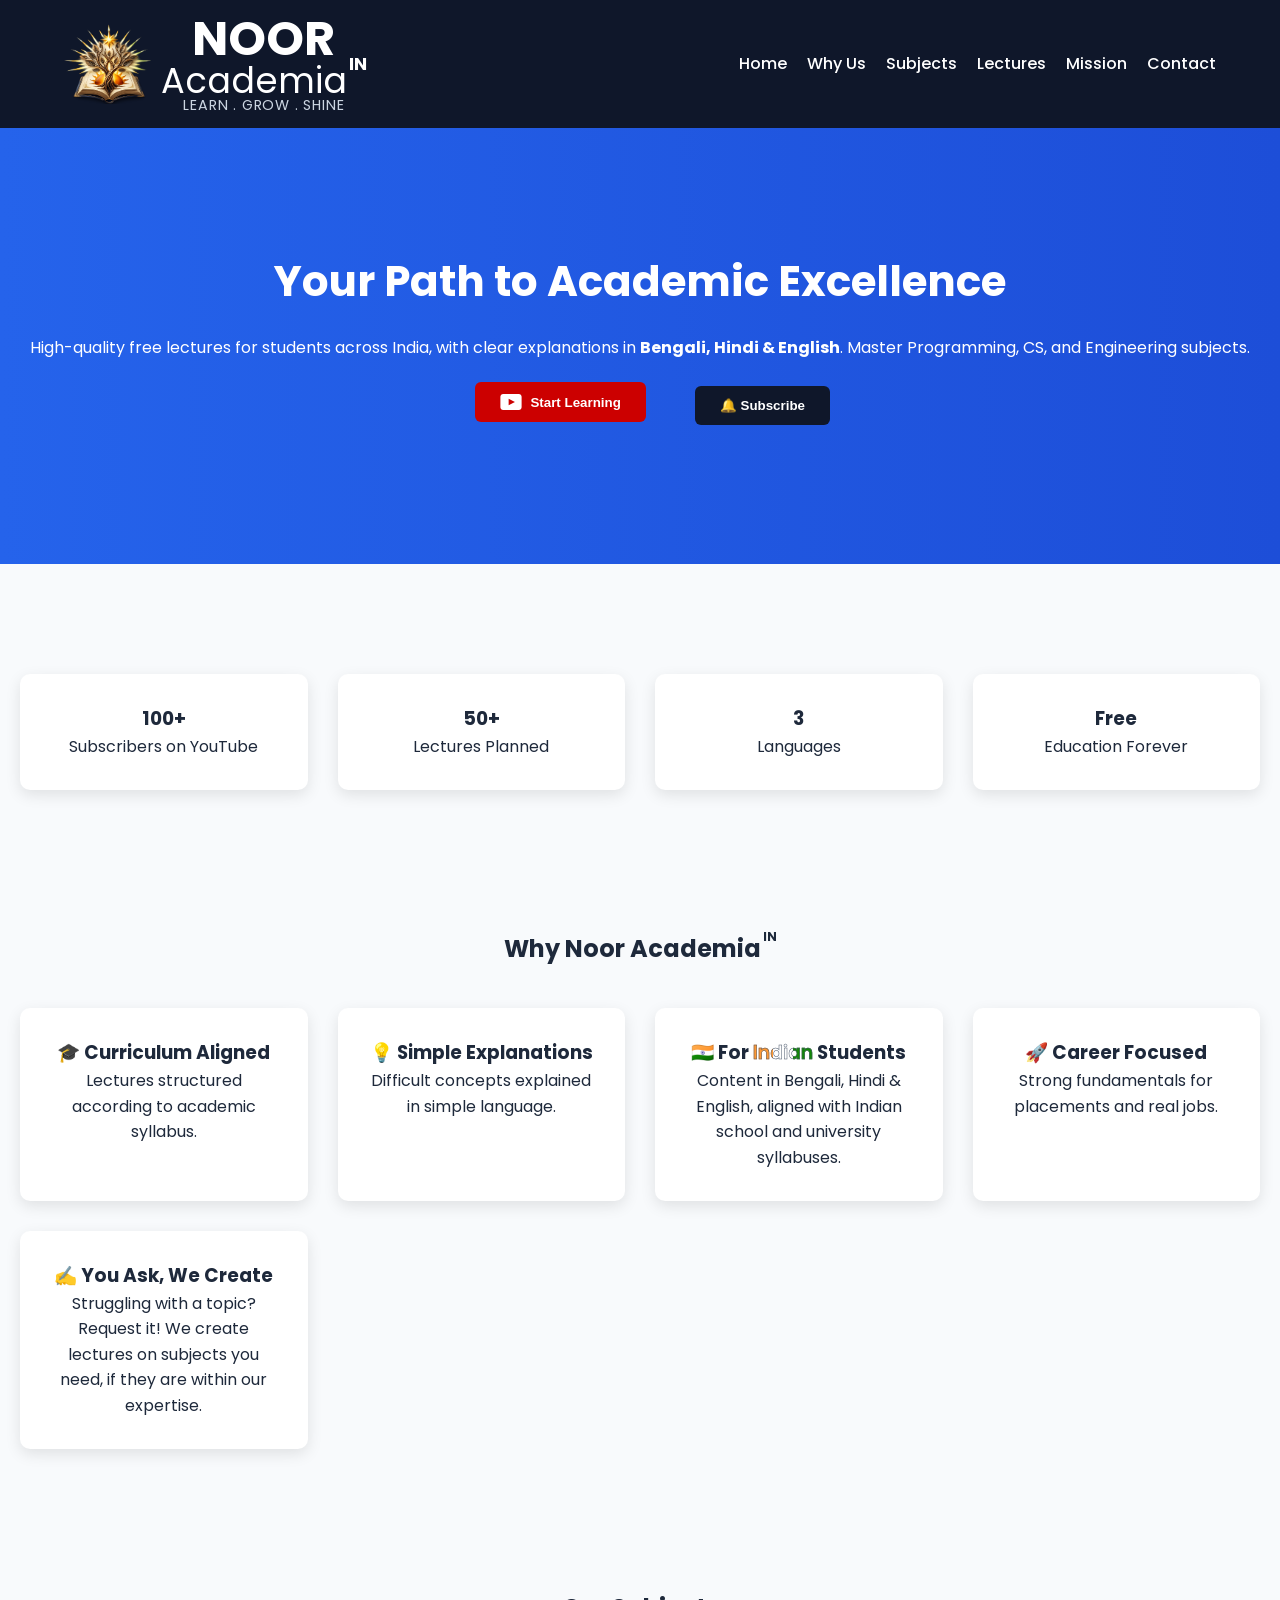
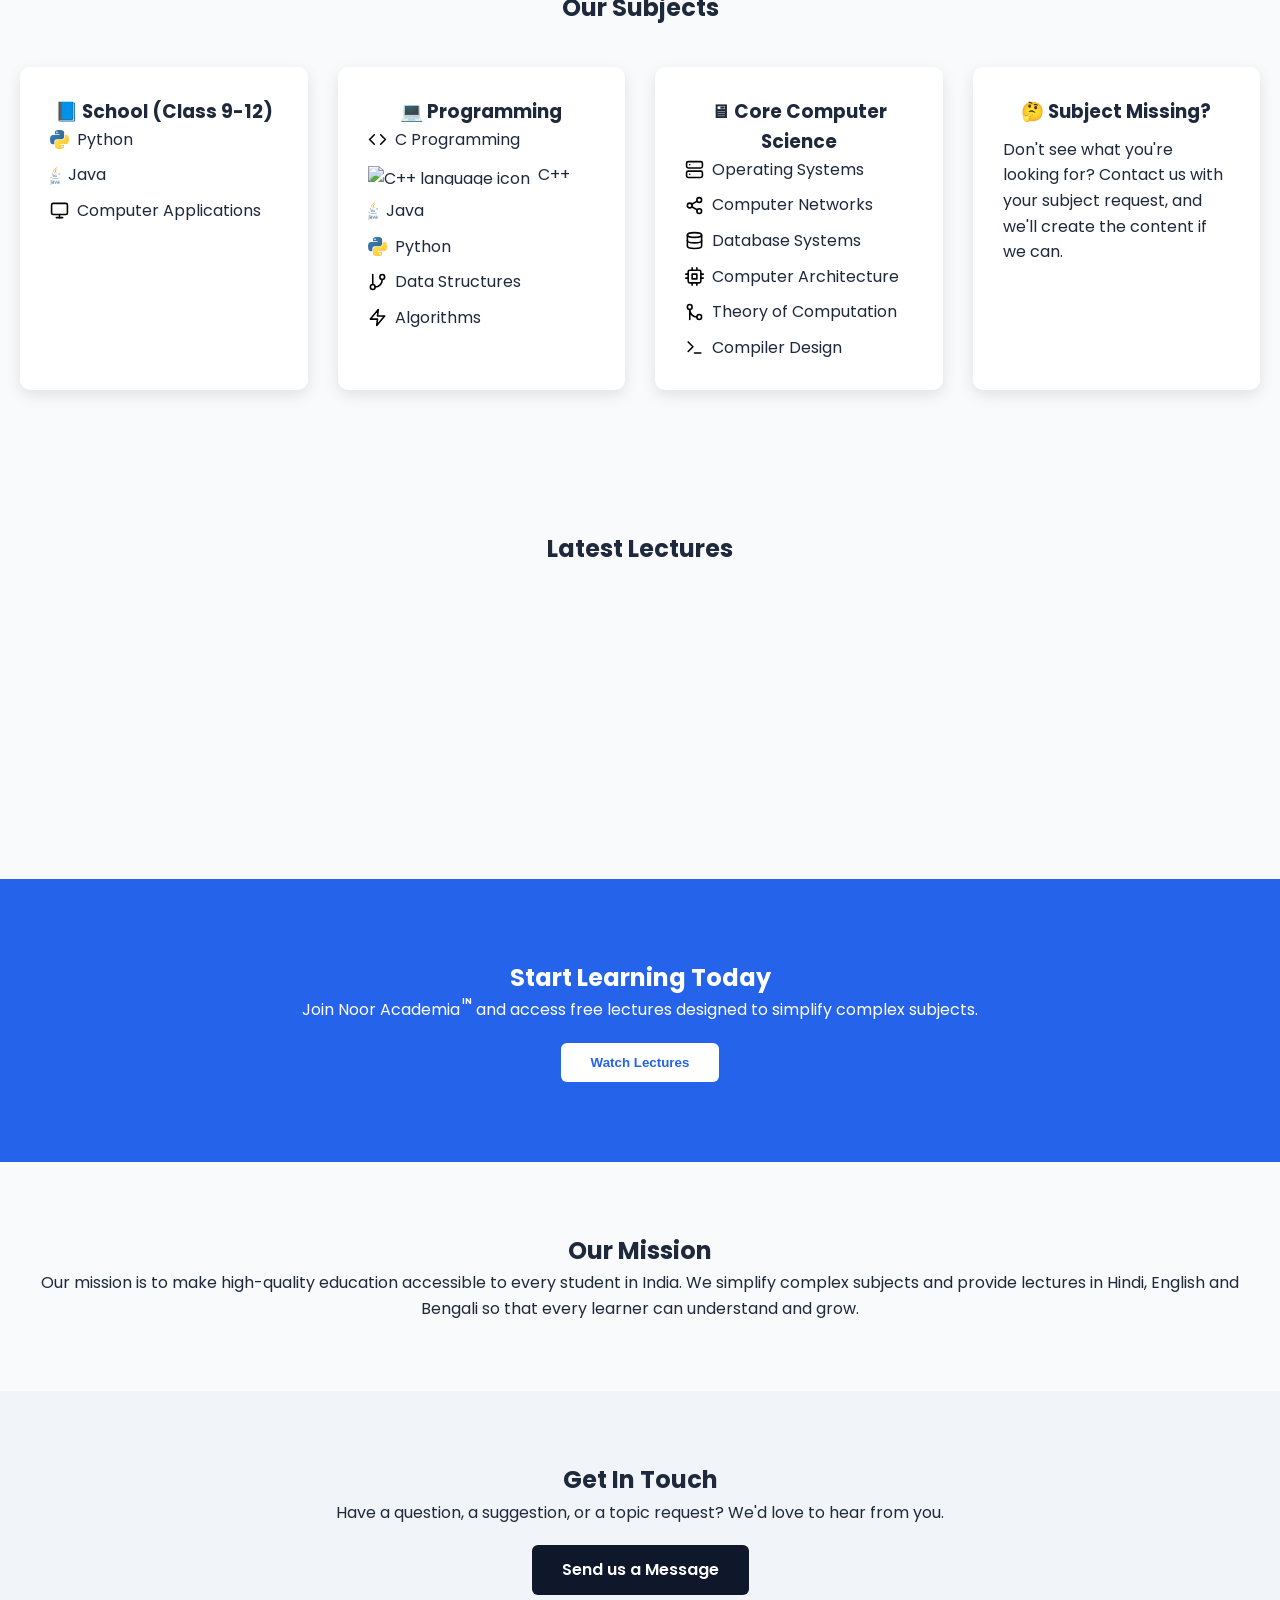
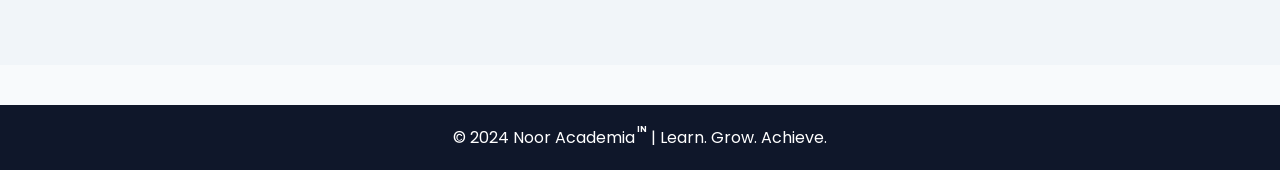
==== commit b34fd97c: "commit by user" ====
--- a/index.html
+++ b/index.html
@@ -31,23 +31,25 @@
 
 <div class="container">
 
-<h1 class="logo">
-    <img src="assets/logo/logo.png" alt="Noor Academia Logo" class="header-logo">
-    <span class="logo-text-wrapper">
-        <span class="logo-main">NOOR</span>
-        <span class="logo-sub">Academia<sup>IN</sup></span>
-        <span class="header-tagline">Learn . Grow . Shine</span>
-    </span>
-</h1>
+<a href="index.html" style="text-decoration: none; color: inherit;">
+    <h1 class="logo">
+        <img src="assets/logo/logo.png" alt="Noor Academia Logo" class="header-logo">
+        <span class="logo-text-wrapper">
+            <span class="logo-main">NOOR</span>
+            <span class="logo-sub">Academia<sup>IN</sup></span>
+            <span class="header-tagline">Learn . Grow . Shine</span>
+        </span>
+    </h1>
+</a>
 
 <nav>
 <ul>
-<li><a href="#">Home</a></li>
+<li><a href="index.html">Home</a></li>
 <li><a href="#features">Why Us</a></li>
 <li><a href="#courses">Subjects</a></li>
 <li><a href="#videos">Lectures</a></li>
 <li><a href="#about">Mission</a></li>
-<li><a href="#contact">Contact</a></li>
+<li><a href="contact.html">Contact</a></li>
 </ul>
 </nav>
 
@@ -274,13 +276,13 @@
 
 <!-- CONTACT -->
 
-<section id="contact">
-
-<h2>Contact</h2>
-
-<p>For topic requests or inquiries, email us at: <strong>contact@nooracademia.in</strong></p>
-
-<p>Follow us on YouTube for new lectures every week.</p>
+<section id="contact" class="cta-contact">
+
+<h2>Get In Touch</h2>
+
+<p>Have a question, a suggestion, or a topic request? We'd love to hear from you.</p>
+
+<a href="contact.html" class="contact-page-btn">Send us a Message</a>
 
 </section>
 
@@ -293,7 +295,6 @@
 </footer>
 
 <script src="js/script.js"></script>
-
 </body>
 
 </html>
--- a/css/style.css
+++ b/css/style.css
@@ -305,6 +305,29 @@
     transform: translateY(0);
 }
 
+/* --- CTA Contact Section --- */
+.cta-contact {
+    background: #f1f5f9; /* A light grey background to stand out a bit */
+}
+
+.contact-page-btn {
+    display: inline-block;
+    margin-top: 20px;
+    padding: 12px 30px;
+    border: none;
+    background: #0f172a;
+    color: white;
+    font-weight: 600;
+    border-radius: 6px;
+    cursor: pointer;
+    text-decoration: none;
+    transition: background-color 0.3s ease;
+}
+
+.contact-page-btn:hover {
+    background-color: #1e293b;
+}
+
 /* --- RESPONSIVE DESIGN --- */
 @media (max-width: 768px) {
     .container {
@@ -394,3 +417,88 @@
         grid-template-columns: 1fr;
     }
 }
+
+/* --- CONTACT PAGE STYLES --- */
+.contact-section {
+    background: #f1f5f9; /* A light grey background like cta-contact */
+    padding: 70px 20px;
+}
+
+.contact-section h2 {
+    margin-bottom: 10px;
+}
+
+.contact-section p {
+    max-width: 600px;
+    margin: 0 auto 40px auto;
+    color: #475569;
+}
+
+.contact-form-container {
+    max-width: 700px;
+    margin: 0 auto;
+    background: white;
+    padding: 40px;
+    border-radius: 10px;
+    box-shadow: 0 5px 15px rgba(0,0,0,0.1);
+    text-align: left;
+}
+
+.form-group {
+    margin-bottom: 20px;
+}
+
+.form-group label {
+    display: block;
+    margin-bottom: 8px;
+    font-weight: 600;
+    color: #334155;
+}
+
+.form-group input,
+.form-group textarea {
+    width: 100%;
+    padding: 12px;
+    border: 1px solid #cbd5e1;
+    border-radius: 6px;
+    font-family: 'Poppins', sans-serif;
+    font-size: 1rem;
+    transition: border-color 0.3s, box-shadow 0.3s;
+}
+
+.form-group input:focus,
+.form-group textarea:focus {
+    outline: none;
+    border-color: #2563eb;
+    box-shadow: 0 0 0 3px rgba(37, 99, 235, 0.2);
+}
+
+.form-group textarea {
+    resize: vertical;
+    min-height: 150px;
+}
+
+.btn-submit {
+    display: block;
+    width: 100%;
+    padding: 12px 30px;
+    border: none;
+    background: #2563eb; /* Main CTA color */
+    color: white;
+    font-weight: 600;
+    font-size: 1rem;
+    border-radius: 6px;
+    cursor: pointer;
+    text-decoration: none;
+    transition: background-color 0.3s ease;
+    text-align: center;
+}
+
+.btn-submit:hover {
+    background-color: #1d4ed8; /* Darker shade on hover */
+}
+
+.btn-submit:disabled {
+    background-color: #94a3b8;
+    cursor: not-allowed;
+}
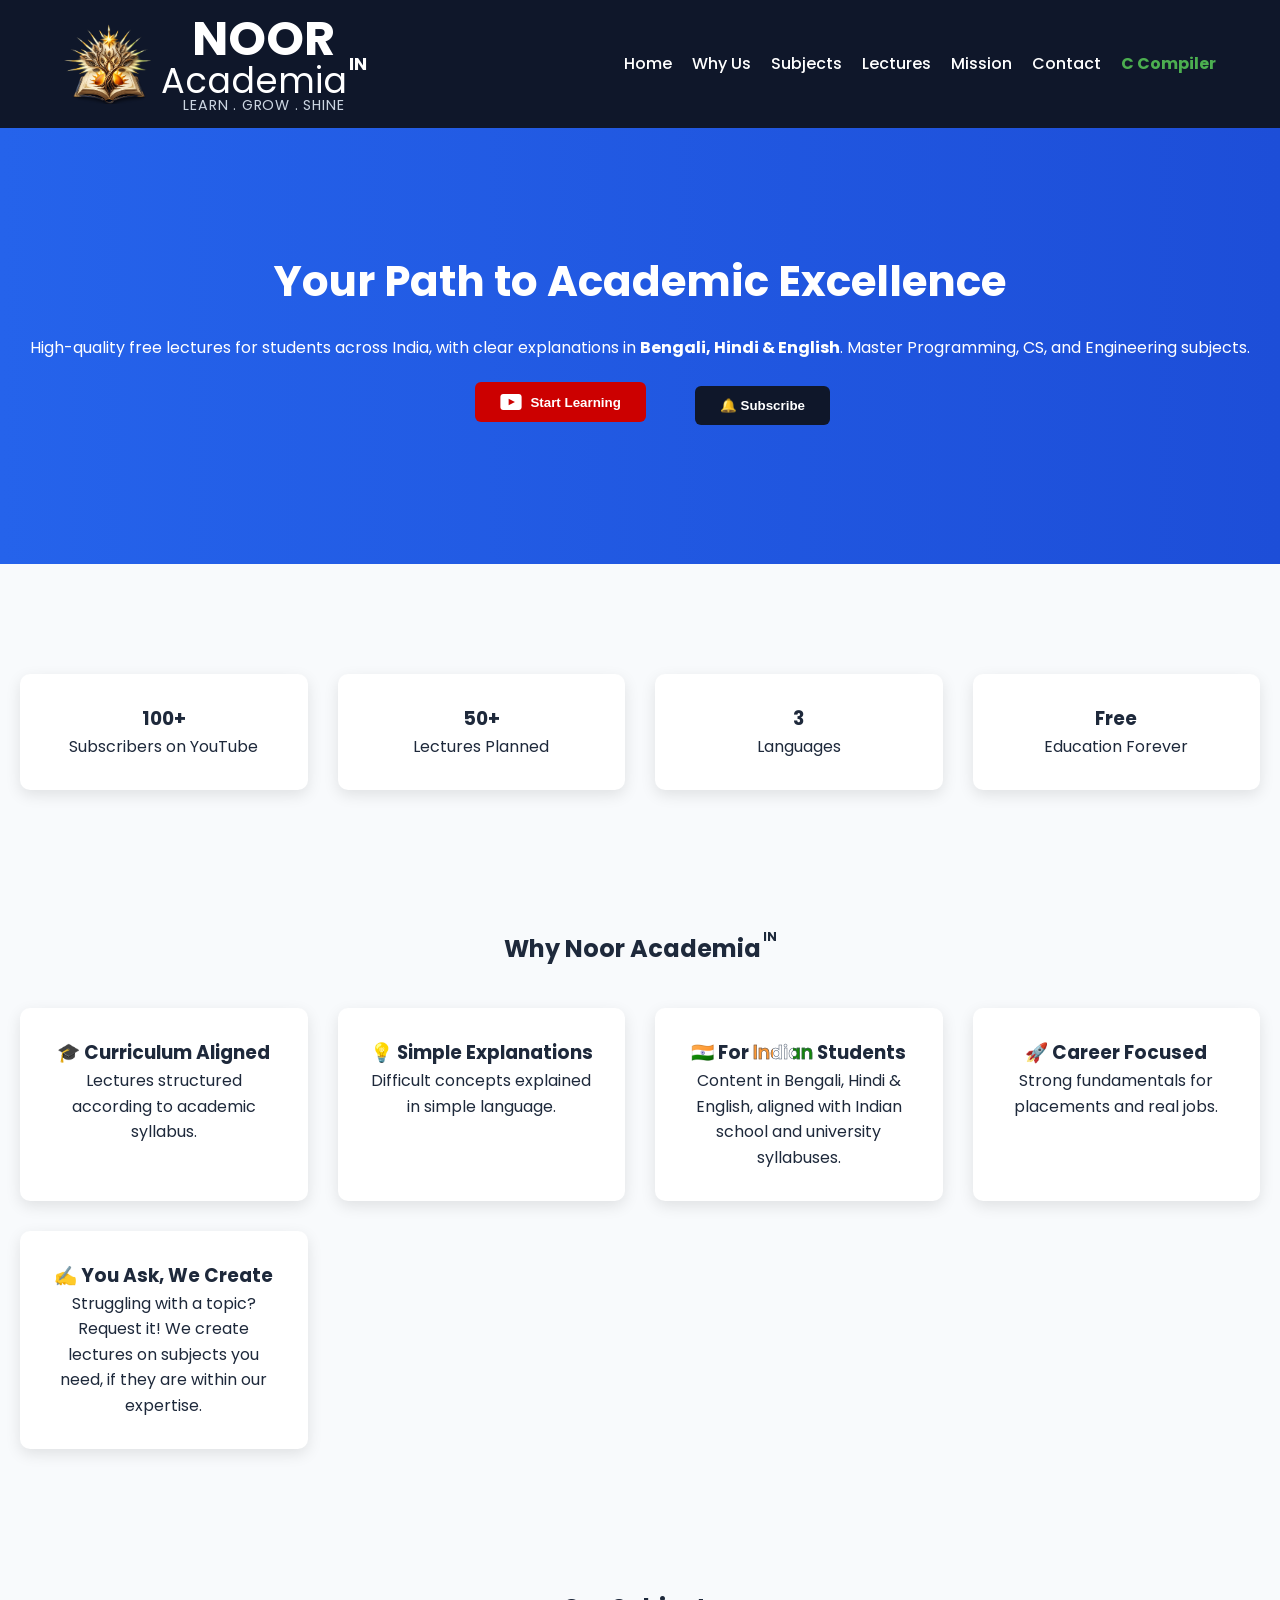
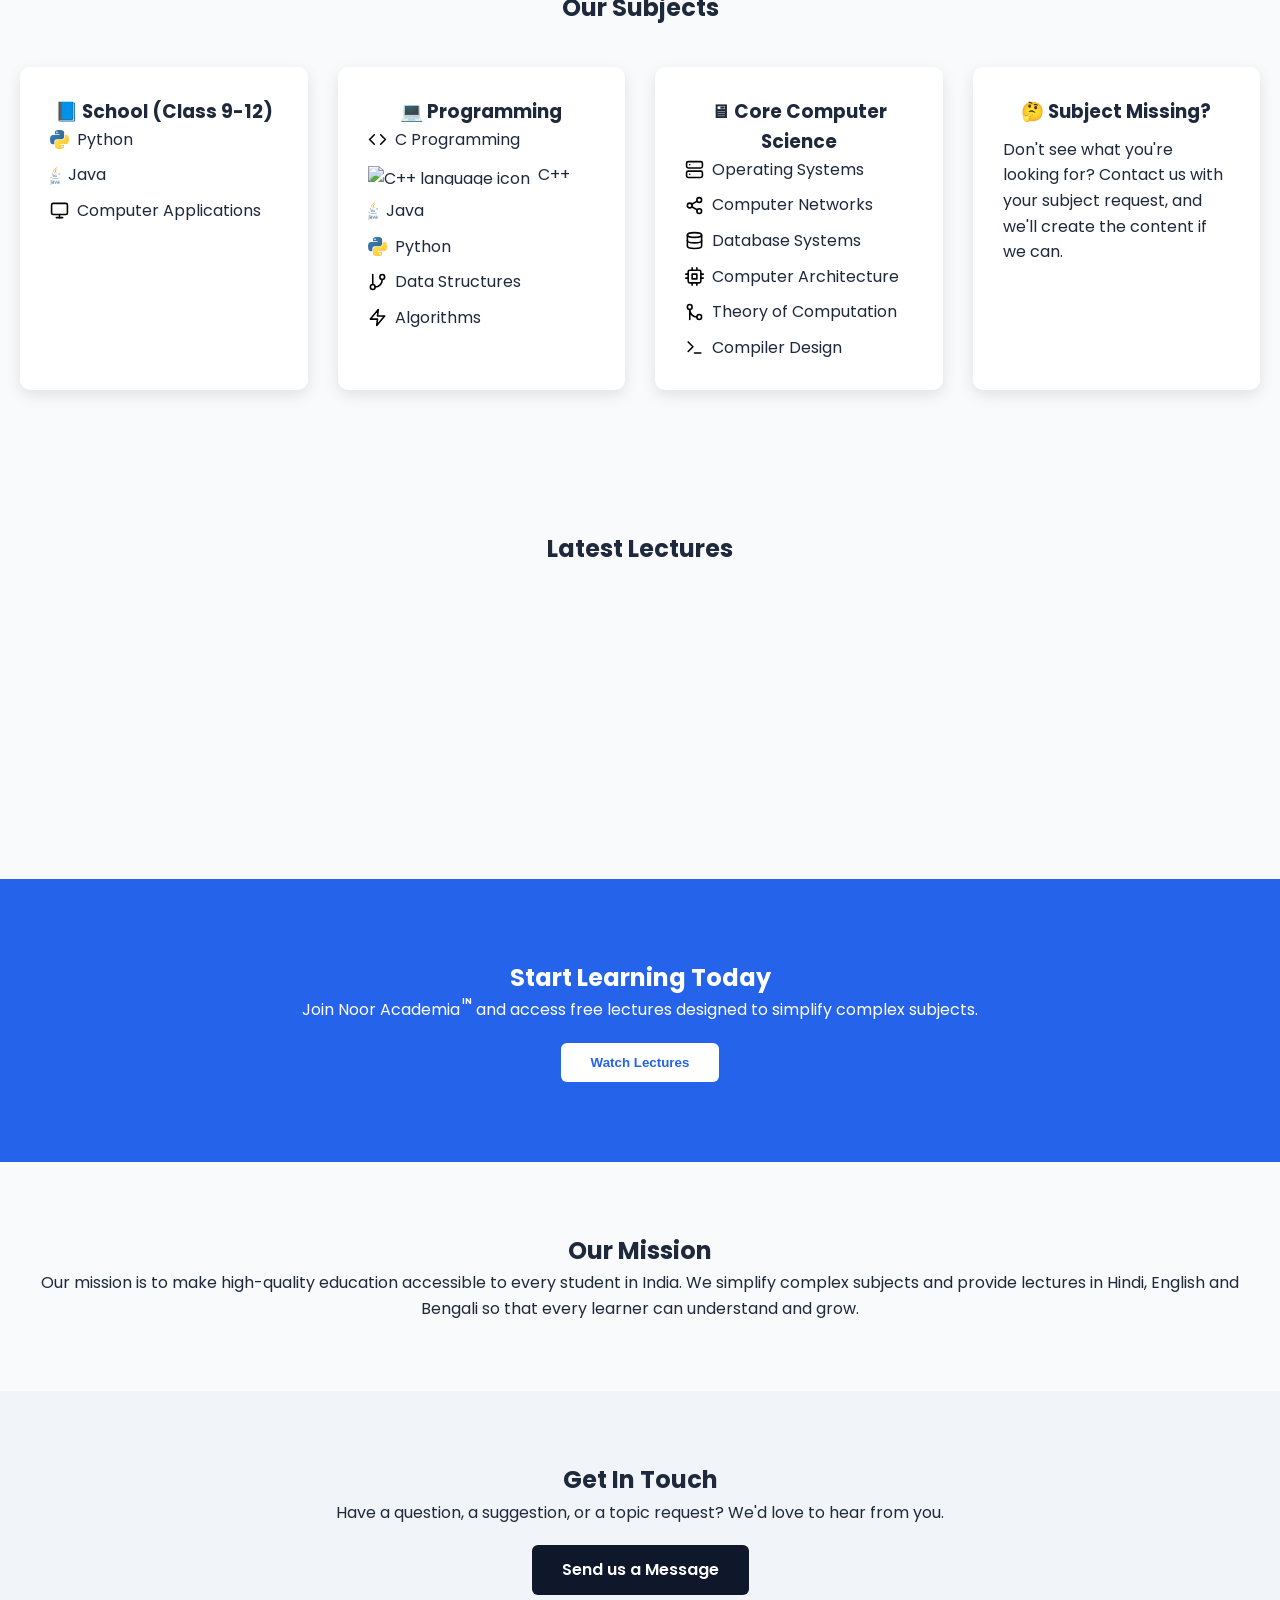
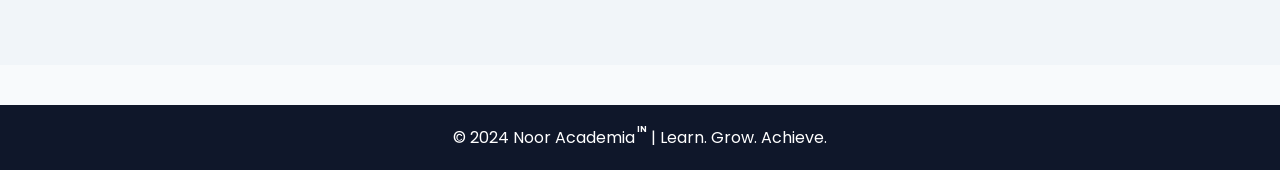
==== commit 56c3e76d: "Auto-sync backup: 2026-03-15 12:28" ====
--- a/index.html
+++ b/index.html
@@ -20,6 +20,16 @@
 <link rel="manifest" href="assets/logo/favicon/site.webmanifest">
 
 <link href="https://fonts.googleapis.com/css2?family=Poppins:wght@300;400;600;700&display=swap" rel="stylesheet">
+
+<!-- Google tag (gtag.js) -->
+<script async src="https://www.googletagmanager.com/gtag/js?id=G-CNZ4BWEWSL"></script>
+<script>
+  window.dataLayer = window.dataLayer || [];
+  function gtag(){dataLayer.push(arguments);}
+  gtag('js', new Date());
+
+  gtag('config', 'G-CNZ4BWEWSL');
+</script>
 
 </head>
 
@@ -50,6 +60,7 @@
 <li><a href="#videos">Lectures</a></li>
 <li><a href="#about">Mission</a></li>
 <li><a href="contact.html">Contact</a></li>
+<li><a href="https://nooracademia-compiler.pages.dev" target="_blank" style="color: #4CAF50; font-weight: bold;">C Compiler</a></li>
 </ul>
 </nav>
 
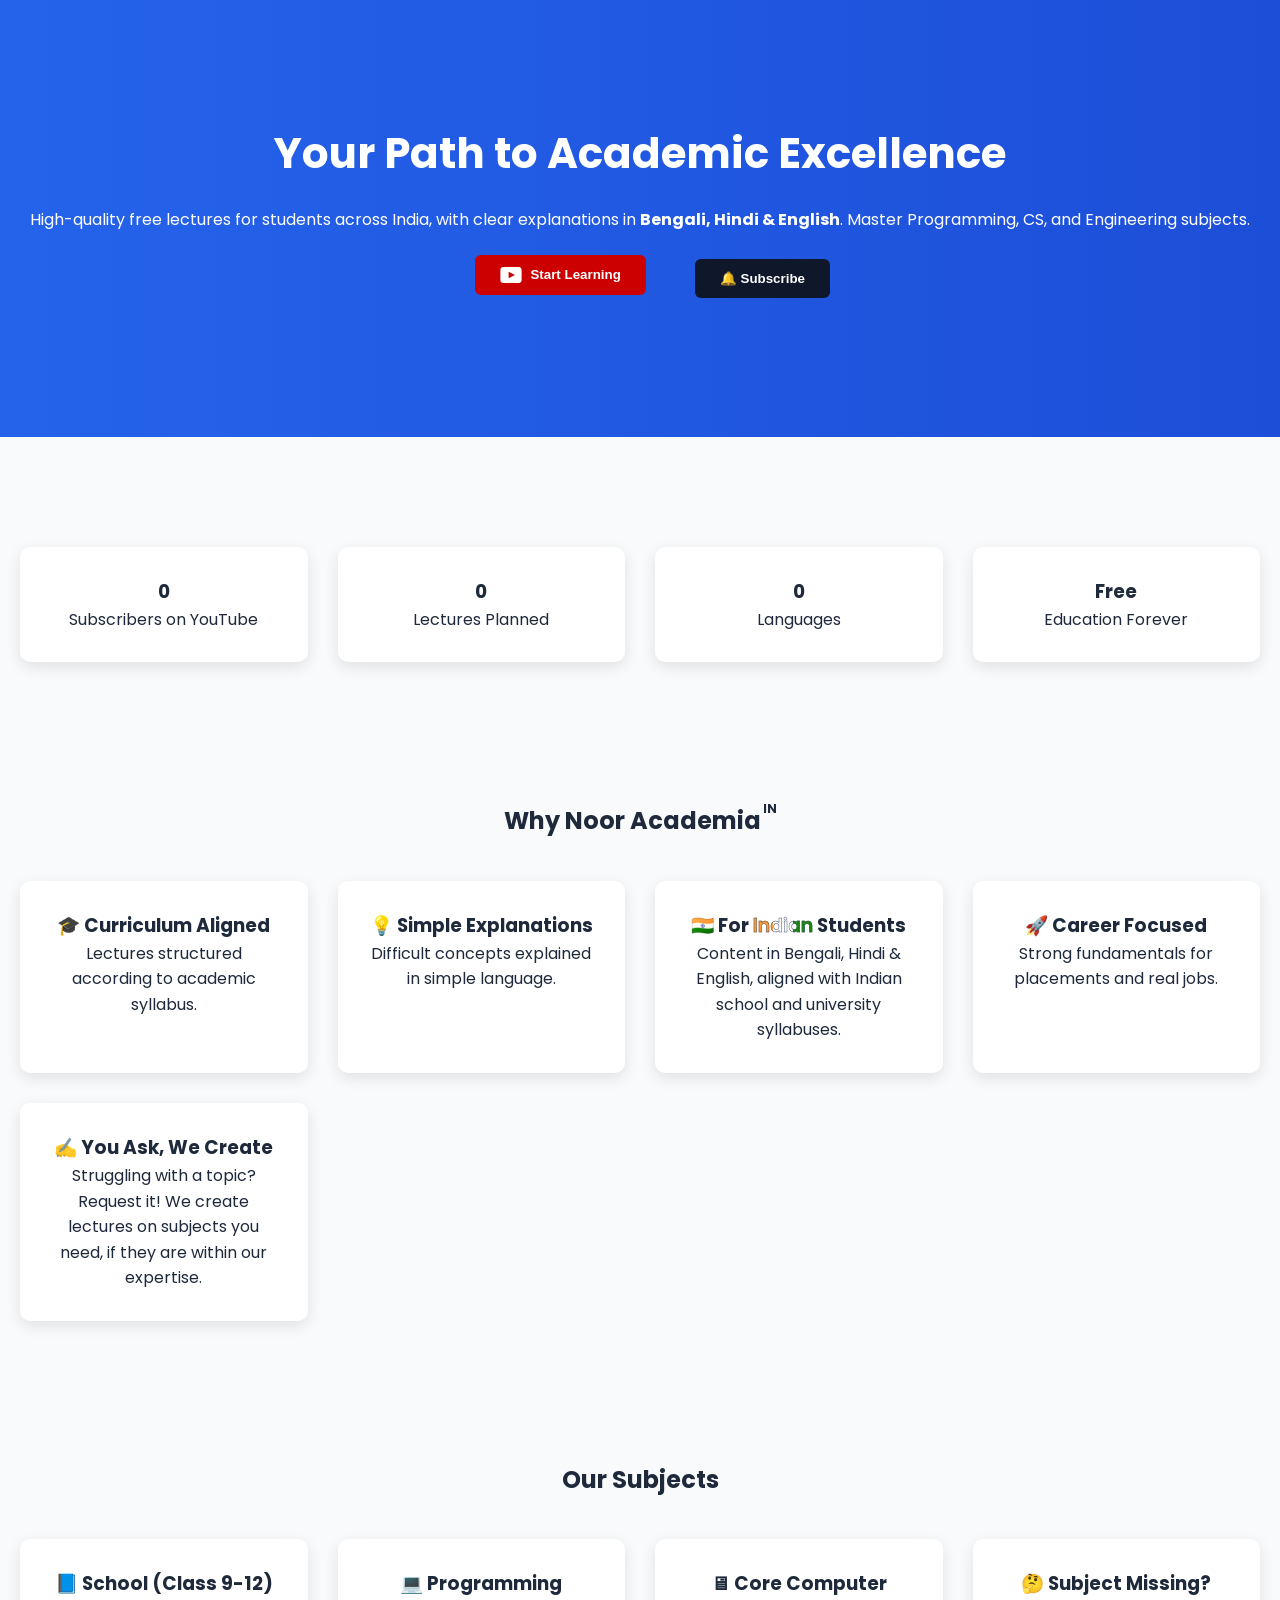
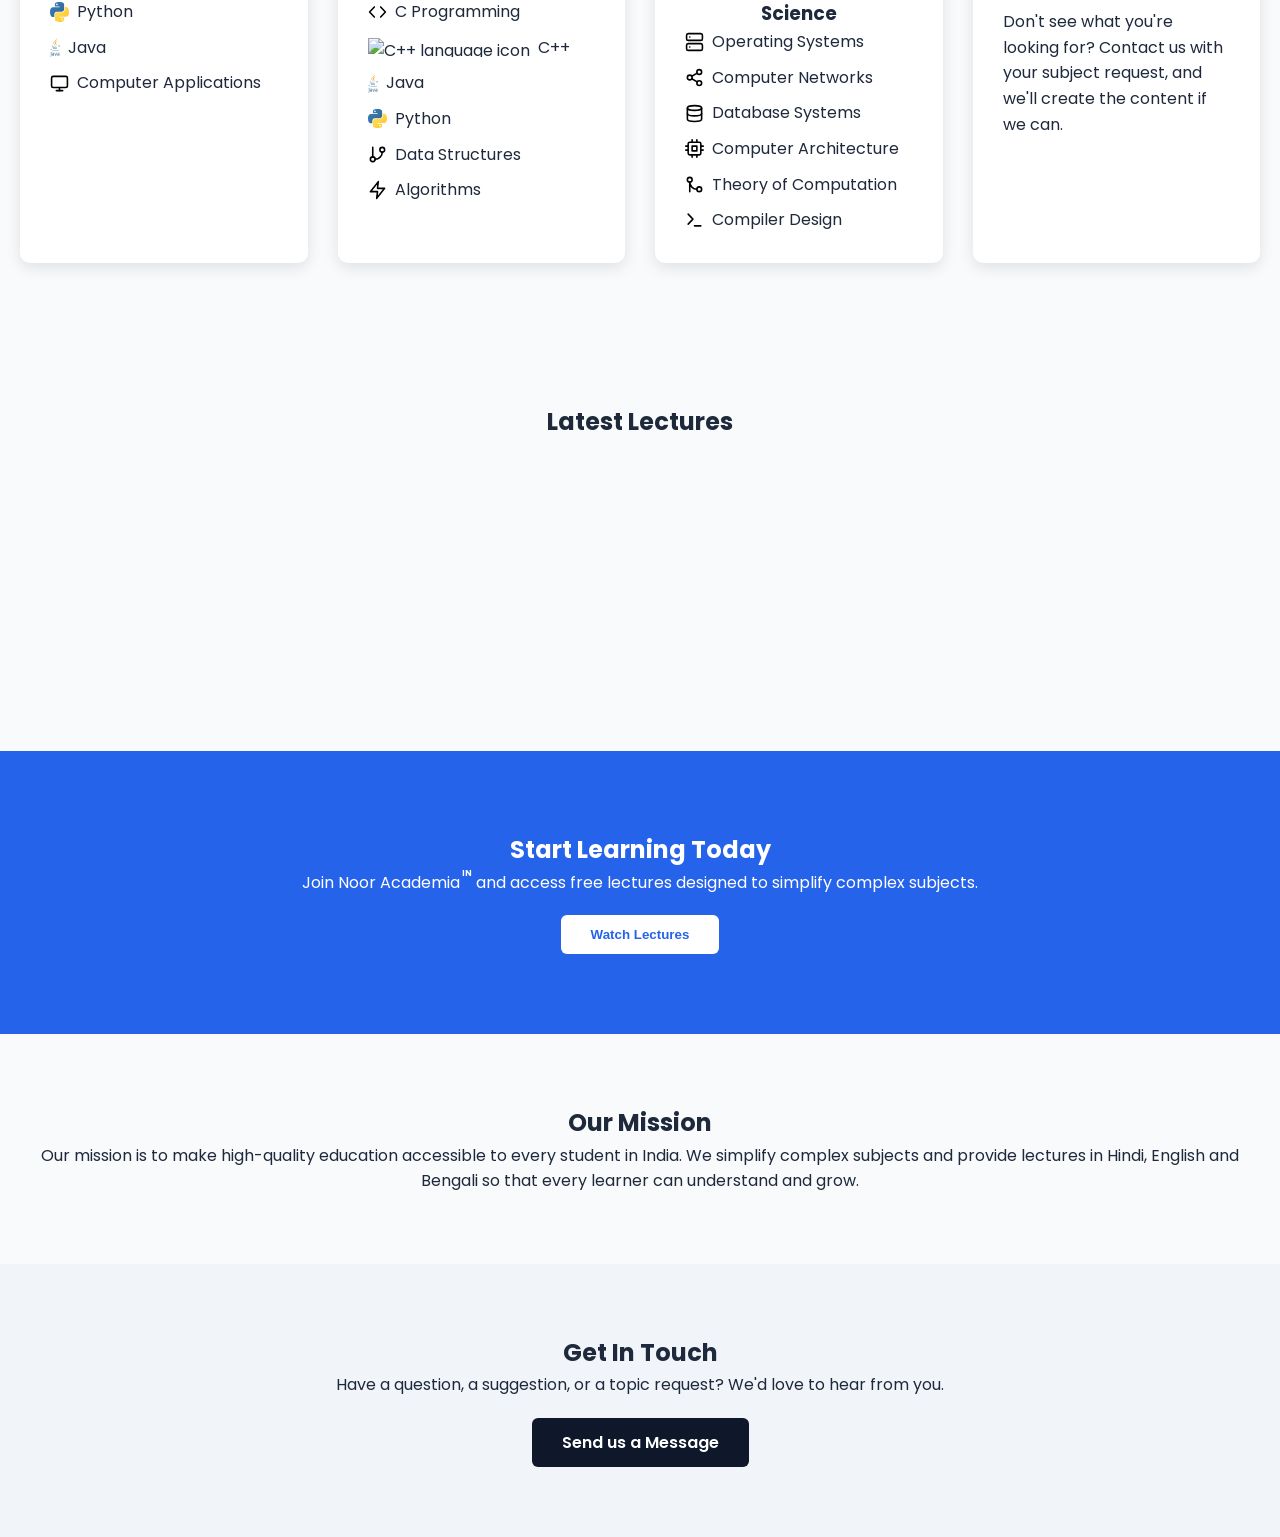
==== commit 517f3770: "Auto-sync backup: 2026-03-15 13:35" ====
--- a/index.html
+++ b/index.html
@@ -10,6 +10,21 @@
 <title>Noor Academia IN | Learn. Grow. Achieve.</title>
 
 <meta name="description" content="Free lectures for Indian students in Programming, Computer Science and Engineering. Learn in Hindi, English and Bengali.">
+
+<!-- Open Graph / Facebook -->
+<meta property="og:type" content="website">
+<meta property="og:url" content="https://nooracademia.in/">
+<meta property="og:title" content="Noor Academia IN | Learn. Grow. Achieve.">
+<meta property="og:description" content="Free lectures for Indian students in Programming, Computer Science and Engineering. Learn in Hindi, English and Bengali.">
+<meta property="og:image" content="https://nooracademia.in/assets/logo/logo.png">
+<meta property="og:site_name" content="Noor Academia IN">
+
+<!-- Twitter -->
+<meta name="twitter:card" content="summary_large_image">
+<meta name="twitter:url" content="https://nooracademia.in/">
+<meta name="twitter:title" content="Noor Academia IN | Learn. Grow. Achieve.">
+<meta name="twitter:description" content="Free lectures for Indian students in Programming, Computer Science and Engineering. Learn in Hindi, English and Bengali.">
+<meta name="twitter:image" content="https://nooracademia.in/assets/logo/logo.png">
 
 <link rel="stylesheet" href="css/style.css">
 
@@ -37,42 +52,7 @@
 
 <!-- HEADER -->
 
-<header>
-
-<div class="container">
-
-<a href="index.html" style="text-decoration: none; color: inherit;">
-    <h1 class="logo">
-        <img src="assets/logo/logo.png" alt="Noor Academia Logo" class="header-logo">
-        <span class="logo-text-wrapper">
-            <span class="logo-main">NOOR</span>
-            <span class="logo-sub">Academia<sup>IN</sup></span>
-            <span class="header-tagline">Learn . Grow . Shine</span>
-        </span>
-    </h1>
-</a>
-
-<nav>
-<ul>
-<li><a href="index.html">Home</a></li>
-<li><a href="#features">Why Us</a></li>
-<li><a href="#courses">Subjects</a></li>
-<li><a href="#videos">Lectures</a></li>
-<li><a href="#about">Mission</a></li>
-<li><a href="contact.html">Contact</a></li>
-<li><a href="https://nooracademia-compiler.pages.dev" target="_blank" style="color: #4CAF50; font-weight: bold;">C Compiler</a></li>
-</ul>
-</nav>
-
-<button id="menu-btn" class="menu-btn" aria-label="Open Menu" aria-expanded="false">
-    <span class="menu-icon-line"></span>
-    <span class="menu-icon-line"></span>
-    <span class="menu-icon-line"></span>
-</button>
-
-</div>
-
-</header>
+<div id="header-placeholder"></div>
 
 <!-- HERO -->
 
@@ -117,17 +97,17 @@
 <div class="stats-grid">
 
 <div class="stat">
-<h3 id="subscriber-count">100+</h3>
+<h3 class="stat-number" data-target="100">0</h3>
 <p>Subscribers on YouTube</p>
 </div>
 
 <div class="stat">
-<h3>50+</h3>
+<h3 class="stat-number" data-target="50">0</h3>
 <p>Lectures Planned</p>
 </div>
 
 <div class="stat">
-<h3>3</h3>
+<h3 class="stat-number" data-target="3">0</h3>
 <p>Languages</p>
 </div>
 
@@ -203,7 +183,7 @@
 
 <ul>
 <li><img src="assets/logo/icon/c.svg" alt="C language icon" class="subject-logo">C Programming</li>
-<li><img src="assets/logo/icon/cpp.svg" alt="C++ language icon" class="subject-logo">C++</li>
+<li><img src="assets/logo/icon/cplusplus.svg" alt="C++ language icon" class="subject-logo">C++</li>
 <li><img src="assets/logo/icon/java.svg" alt="Java logo" class="subject-logo">Java</li>
 <li><img src="assets/logo/icon/python.svg" alt="Python logo" class="subject-logo">Python</li>
 <li><img src="assets/logo/icon/data-structures.svg" alt="Data Structures icon" class="subject-logo">Data Structures</li>
@@ -247,11 +227,11 @@
 
 <div class="video-grid">
 
-<iframe src="https://www.youtube.com/embed/YOUR_VIDEO_ID_1" title="Latest Lecture 1" frameborder="0" allow="accelerometer; autoplay; clipboard-write; encrypted-media; gyroscope; picture-in-picture; web-share" allowfullscreen></iframe>
-
-<iframe src="https://www.youtube.com/embed/YOUR_VIDEO_ID_2" title="Latest Lecture 2" frameborder="0" allow="accelerometer; autoplay; clipboard-write; encrypted-media; gyroscope; picture-in-picture; web-share" allowfullscreen></iframe>
-
-<iframe src="https://www.youtube.com/embed/YOUR_VIDEO_ID_3" title="Latest Lecture 3" frameborder="0" allow="accelerometer; autoplay; clipboard-write; encrypted-media; gyroscope; picture-in-picture; web-share" allowfullscreen></iframe>
+<iframe src="https://www.youtube.com/embed/YOUR_VIDEO_ID_1" title="YouTube video player for Lecture 1" frameborder="0" allow="accelerometer; autoplay; clipboard-write; encrypted-media; gyroscope; picture-in-picture; web-share" allowfullscreen loading="lazy"></iframe>
+
+<iframe src="https://www.youtube.com/embed/YOUR_VIDEO_ID_2" title="YouTube video player for Lecture 2" frameborder="0" allow="accelerometer; autoplay; clipboard-write; encrypted-media; gyroscope; picture-in-picture; web-share" allowfullscreen loading="lazy"></iframe>
+
+<iframe src="https://www.youtube.com/embed/YOUR_VIDEO_ID_3" title="YouTube video player for Lecture 3" frameborder="0" allow="accelerometer; autoplay; clipboard-write; encrypted-media; gyroscope; picture-in-picture; web-share" allowfullscreen loading="lazy"></iframe>
 
 </div>
 
@@ -299,11 +279,7 @@
 
 <!-- FOOTER -->
 
-<footer>
-
-<p>© 2024 Noor Academia<sup>IN</sup> | Learn. Grow. Achieve.</p>
-
-</footer>
+<div id="footer-placeholder"></div>
 
 <script src="js/script.js"></script>
 </body>
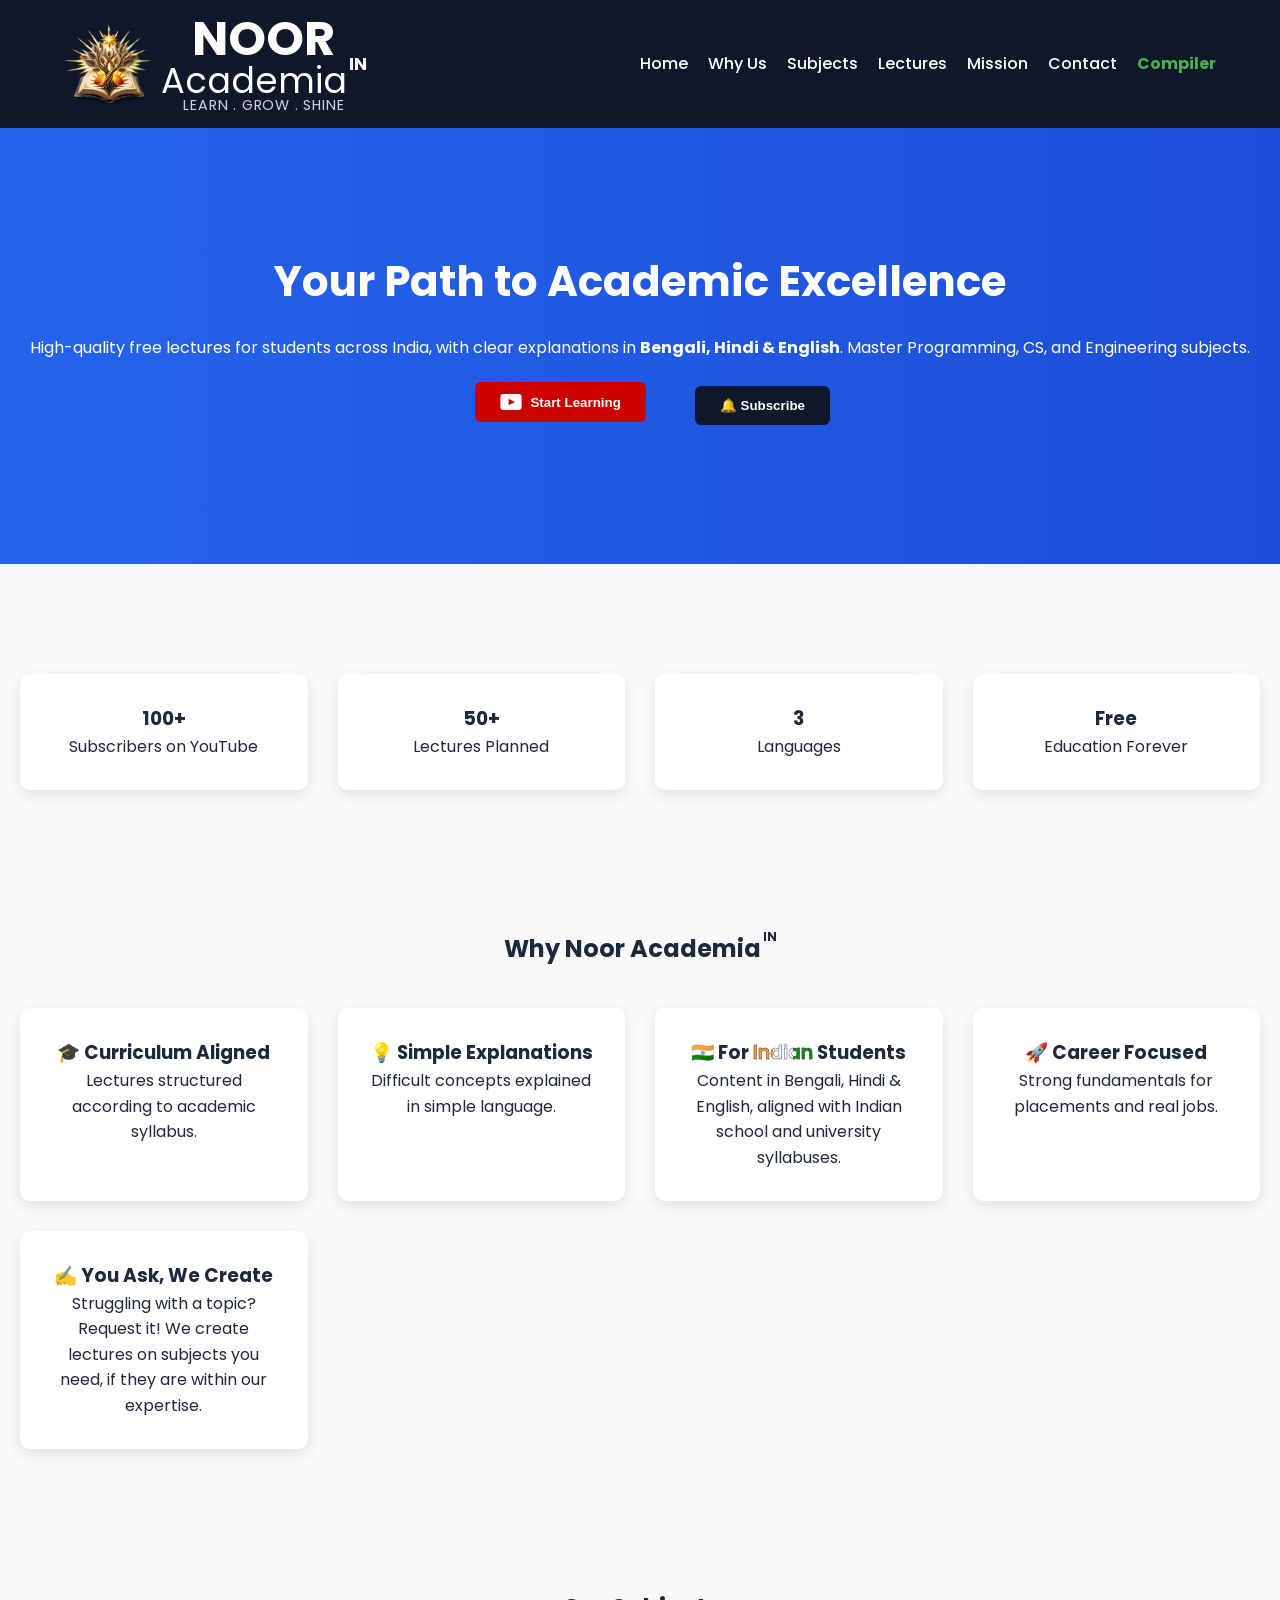
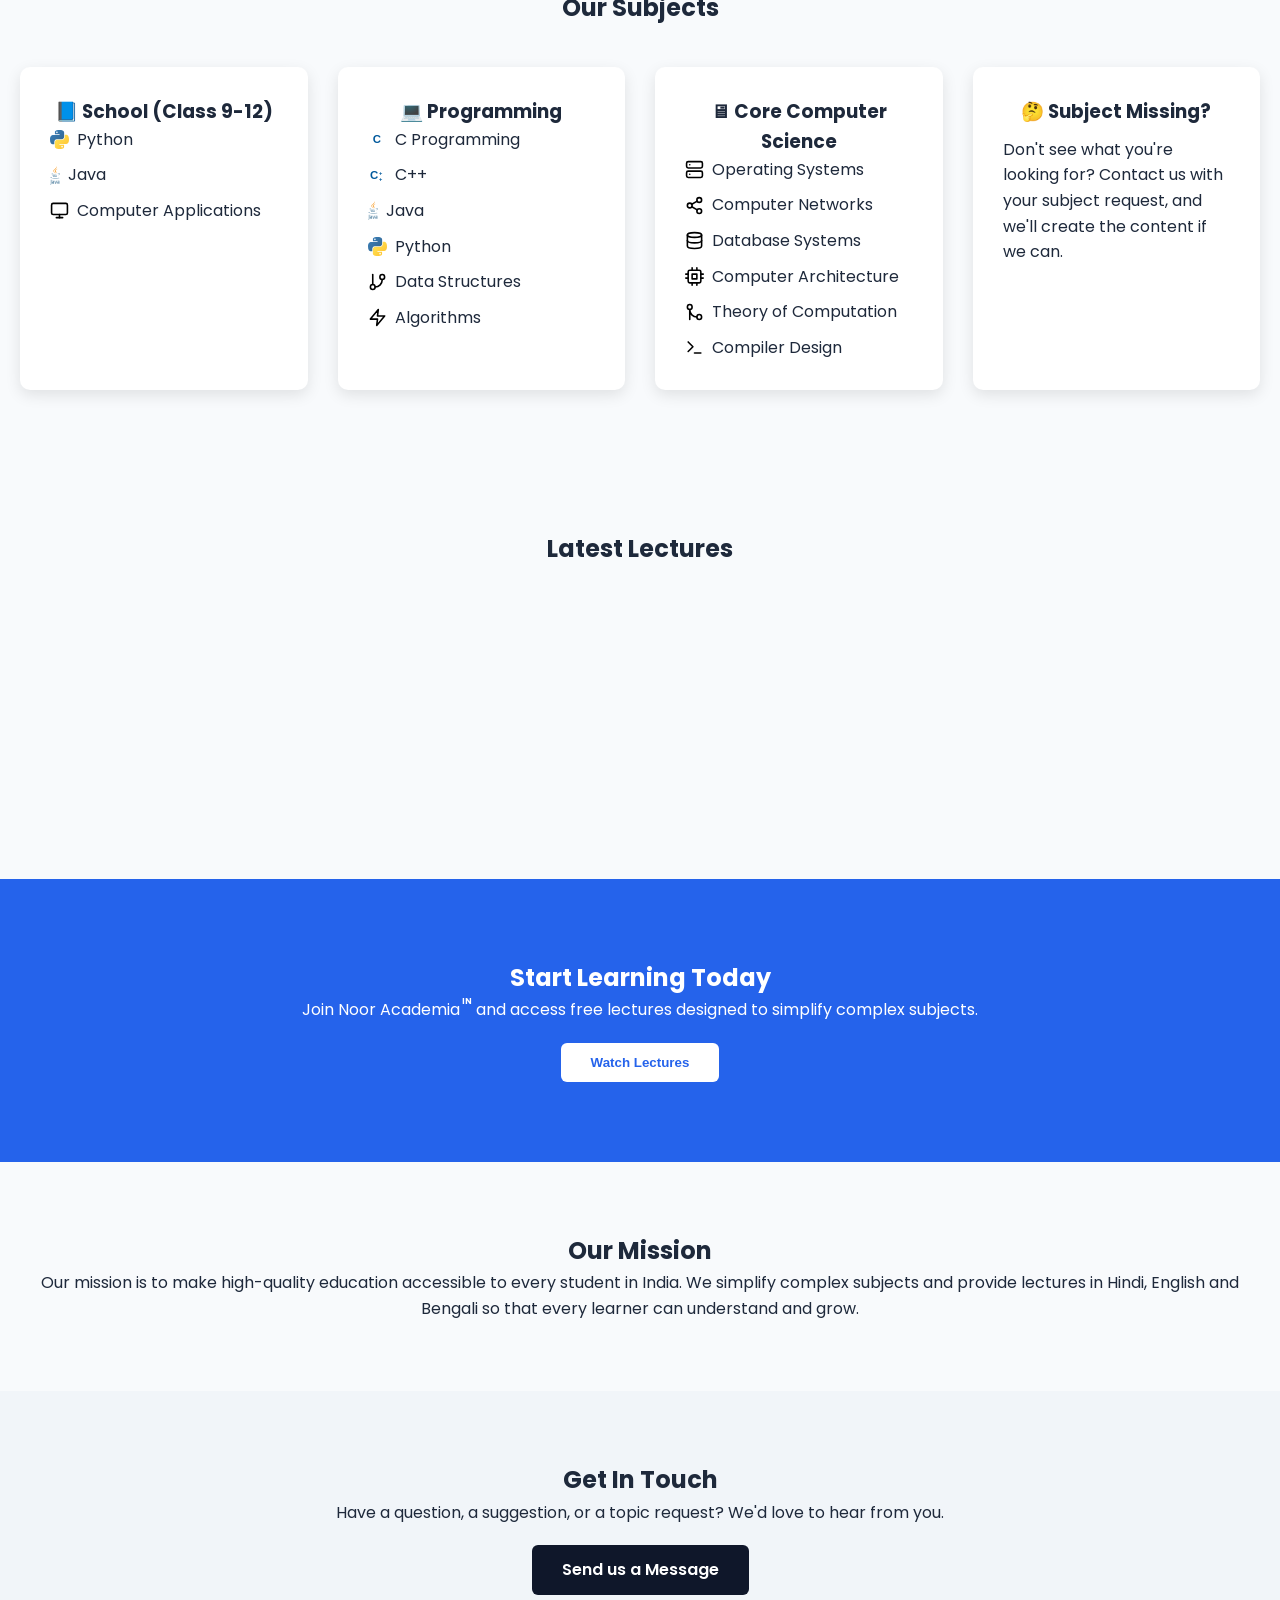
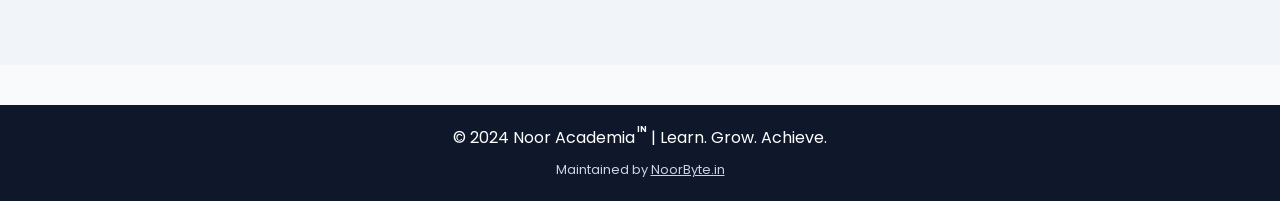
==== commit 4c0562fd: "yes" ====
--- a/index.html
+++ b/index.html
@@ -52,7 +52,36 @@
 
 <!-- HEADER -->
 
-<div id="header-placeholder"></div>
+<header>
+    <div class="container">
+        <a href="index.html" class="logo-link">
+            <h1 class="logo">
+                <img src="assets/logo/logo.png" alt="Noor Academia Logo" class="header-logo">
+                <span class="logo-text-wrapper">
+                    <span class="logo-main">NOOR</span>
+                    <span class="logo-sub">Academia<sup>IN</sup></span>
+                    <span class="header-tagline">Learn . Grow . Shine</span>
+                </span>
+            </h1>
+        </a>
+        <nav>
+            <ul>
+                <li><a href="index.html">Home</a></li>
+                <li><a href="index.html#features">Why Us</a></li>
+                <li><a href="index.html#courses">Subjects</a></li>
+                <li><a href="index.html#videos">Lectures</a></li>
+                <li><a href="index.html#about">Mission</a></li>
+                <li><a href="contact.html">Contact</a></li>
+                <li><a href="https://compiler.nooracademia.in" target="_blank" class="nav-compiler-link">Compiler</a></li>
+            </ul>
+        </nav>
+        <button id="menu-btn" class="menu-btn" aria-label="Open Menu" aria-expanded="false">
+            <span class="menu-icon-line"></span>
+            <span class="menu-icon-line"></span>
+            <span class="menu-icon-line"></span>
+        </button>
+    </div>
+</header>
 
 <!-- HERO -->
 
@@ -279,7 +308,12 @@
 
 <!-- FOOTER -->
 
-<div id="footer-placeholder"></div>
+<button id="back-to-top-btn" title="Go to top">&#8679;</button>
+
+<footer>
+    <p>© 2024 Noor Academia<sup>IN</sup> | Learn. Grow. Achieve.</p>
+    <p style="font-size: 0.8em; color: #cbd5e1; margin-top: 10px;">Maintained by <a href="https://www.noorbyte.in" target="_blank" style="color: #cbd5e1; text-decoration: underline;">NoorByte.in</a></p>
+</footer>
 
 <script src="js/script.js"></script>
 </body>
--- a/css/style.css
+++ b/css/style.css
@@ -41,6 +41,16 @@
 color:white;
 text-decoration:none;
 font-weight:500;
+}
+
+.nav-compiler-link {
+    color: #4CAF50 !important;
+    font-weight: bold;
+}
+
+.logo-link {
+    text-decoration: none;
+    color: inherit;
 }
 
 .menu-btn {
@@ -229,6 +239,17 @@
 margin-top:40px;
 }
 
+.footer-credit {
+    font-size: 0.8em;
+    color: #cbd5e1;
+    margin-top: 10px;
+}
+
+.footer-credit a {
+    color: #cbd5e1;
+    text-decoration: underline;
+}
+
 .subject-logo {
     height: 1.2em;
     width: auto;
@@ -326,6 +347,30 @@
 
 .contact-page-btn:hover {
     background-color: #1e293b;
+}
+
+/* --- BACK TO TOP BUTTON --- */
+#back-to-top-btn {
+    display: none; /* Hidden by default */
+    position: fixed;
+    bottom: 30px;
+    right: 30px;
+    z-index: 100;
+    border: none;
+    outline: none;
+    background-color: #2563eb;
+    color: white;
+    cursor: pointer;
+    padding: 15px;
+    border-radius: 50%;
+    font-size: 18px;
+    line-height: 1;
+    box-shadow: 0 4px 8px rgba(0,0,0,0.2);
+    transition: background-color 0.3s, transform 0.3s;
+}
+#back-to-top-btn:hover {
+    background-color: #1d4ed8;
+    transform: translateY(-2px);
 }
 
 /* --- RESPONSIVE DESIGN --- */
@@ -502,3 +547,22 @@
     background-color: #94a3b8;
     cursor: not-allowed;
 }
+
+/* --- FORM STATUS MESSAGES --- */
+#form-status {
+    margin-top: 20px;
+    padding: 12px;
+    border-radius: 6px;
+    text-align: center;
+    font-weight: 500;
+}
+
+.status-success {
+    background-color: #dcfce7; /* Light Green */
+    color: #166534; /* Dark Green */
+}
+
+.status-error {
+    background-color: #fee2e2; /* Light Red */
+    color: #991b1b; /* Dark Red */
+}
